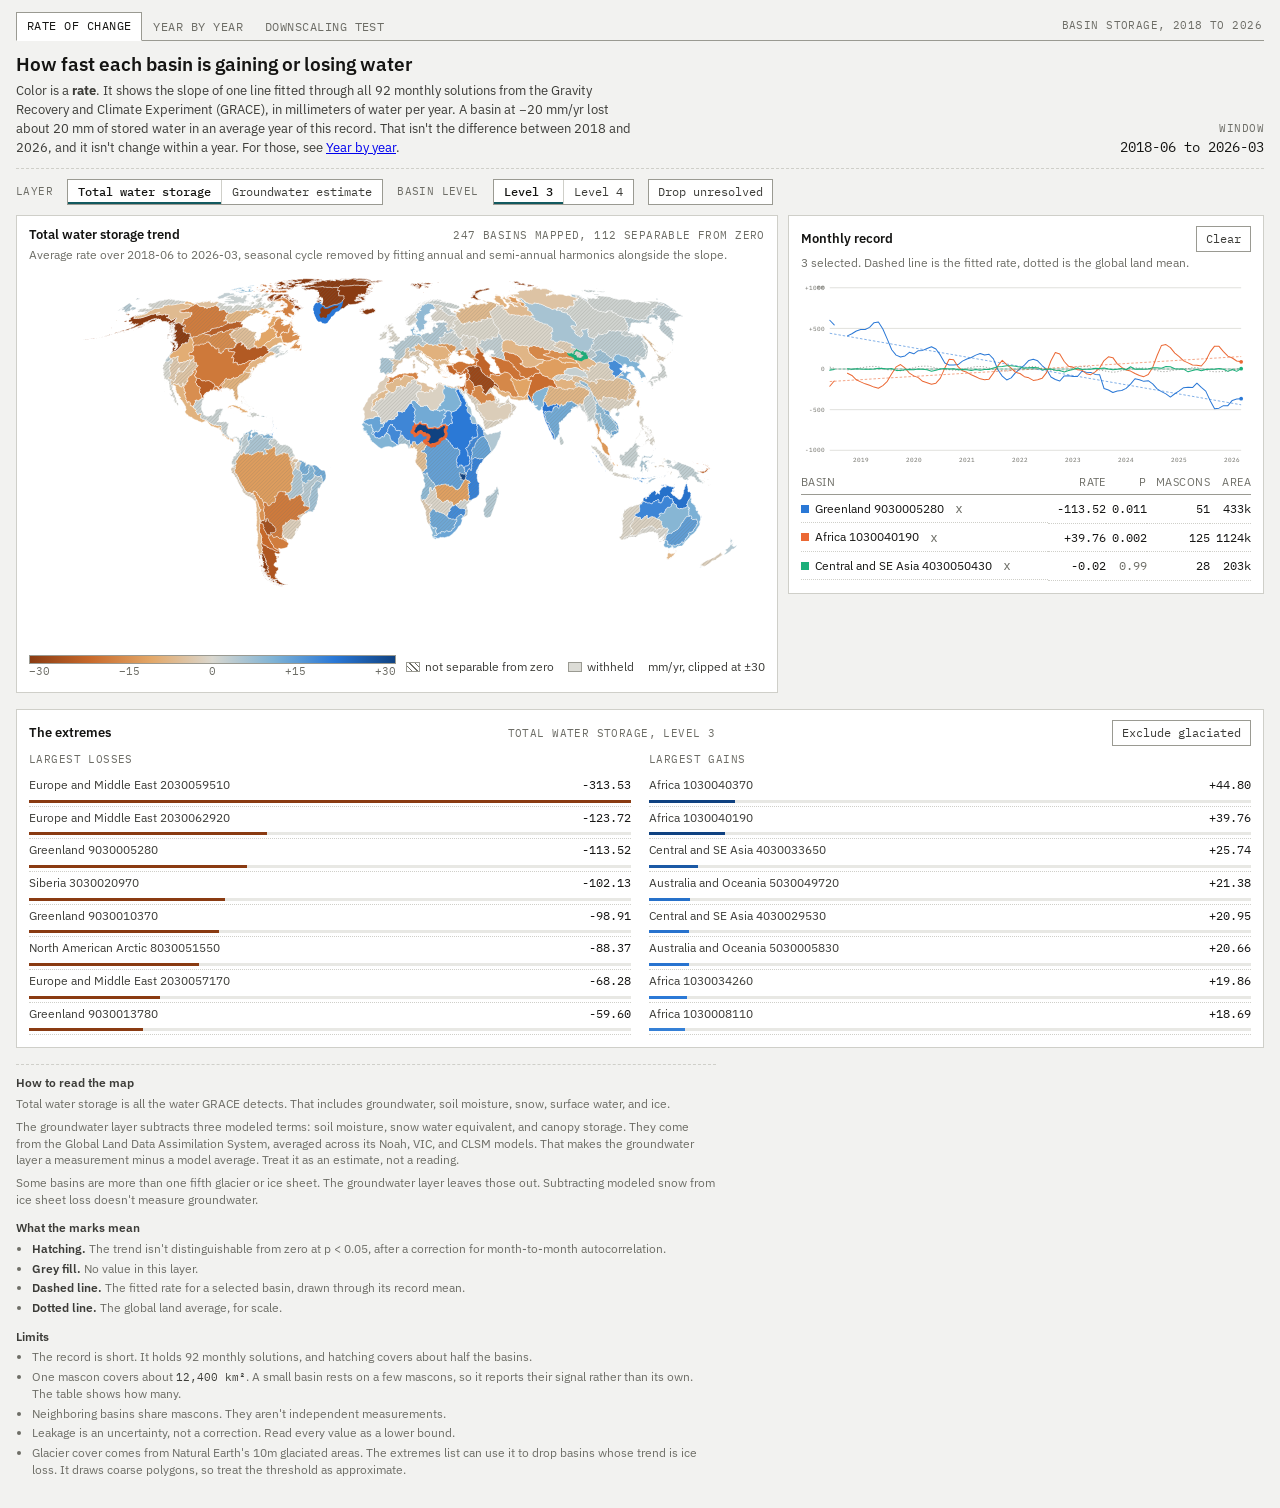
==== site/index.html @ bbe9eab1 "Add the level 6 downscaling test, and a page for it Asks whether two published downscaled GRACE prod" ====
<!doctype html>
<html lang="en">
<head>
<meta charset="utf-8">
<meta name="viewport" content="width=device-width, initial-scale=1">
<meta name="color-scheme" content="light dark">
<title>GRACE Basin Explorer</title>
<link rel="preconnect" href="https://fonts.googleapis.com">
<link rel="preconnect" href="https://fonts.gstatic.com" crossorigin>
<link rel="stylesheet" href="https://fonts.googleapis.com/css2?family=IBM+Plex+Mono:wght@400;500&family=IBM+Plex+Sans+Condensed:wght@600;700&family=IBM+Plex+Sans:wght@400;500;600&display=swap">
<link rel="stylesheet" href="style.css">
</head>
<body>

<nav>
  <a href="index.html" aria-current="page">Rate of change</a>
  <a href="years.html">Year by year</a>
  <a href="red.html">Downscaling test</a>
  <span class="site">Basin storage, 2018 to 2026</span>
</nav>

<header>
  <div>
    <h1>How fast each basin is gaining or losing water</h1>
    <p>Color is a <b>rate</b>. It shows the slope of one line fitted through all 92 monthly
       solutions from the Gravity Recovery and Climate Experiment (GRACE), in millimeters of water
       per year. A basin at &minus;20 mm/yr lost about 20 mm of stored water in an average year of
       this record. That isn't the difference between 2018 and 2026, and it isn't change within a
       year. For those, see <a href="years.html">Year by year</a>.</p>
  </div>
  <div class="window">
    <div><span class="eyebrow">Window</span><b id="w-window">&nbsp;</b></div>
  </div>
</header>

<div class="toolbar">
  <span class="eyebrow">Layer</span>
  <div class="seg" id="seg-product">
    <button data-v="t" aria-pressed="true">Total water storage</button>
    <button data-v="g" aria-pressed="false">Groundwater estimate</button>
  </div>
  <span class="eyebrow">Basin level</span>
  <div class="seg" id="seg-level">
    <button data-v="03" aria-pressed="true">Level 3</button>
    <button data-v="04" aria-pressed="false">Level 4</button>
  </div>
  <button class="btn" id="drop" type="button" aria-pressed="false"
          title="Remove basins whose rate the test cannot separate from zero, and basins withheld from this layer">Drop unresolved</button>
  <span class="hint" id="hint"></span>
</div>

<div class="grid">
  <section class="panel map-panel">
    <div class="panel-head">
      <h2 id="map-title">Total water storage trend</h2>
      <span class="eyebrow" id="map-sub"></span>
    </div>
    <p class="panel-note">Average rate over 2018-06 to 2026-03, seasonal cycle removed by fitting
       annual and semi-annual harmonics alongside the slope.</p>
    <svg id="map" class="map" role="img" aria-label="World map of basin storage rates"></svg>
    <div class="bar">
      <div style="flex:1 1 260px;min-width:200px">
        <div class="ramp" id="ramp"></div>
        <div class="ticks"><span>&minus;30</span><span>&minus;15</span><span>0</span><span>+15</span><span>+30</span></div>
      </div>
      <div class="keys">
        <span class="key"><span class="sw" id="sw-hatch"></span>not separable from zero</span>
        <span class="key"><span class="sw" style="background:var(--nodata)"></span>withheld</span>
        <span class="key">mm/yr, clipped at &plusmn;30</span>
      </div>
    </div>
  </section>

  <section class="panel series-panel">
    <div class="panel-head">
      <h2>Monthly record</h2>
      <button class="btn" id="clear" type="button">Clear</button>
    </div>
    <p class="panel-note" id="chart-sub"></p>
    <svg id="chart" class="chart" role="img" aria-label="Monthly storage anomaly for the selected basins"></svg>
    <table>
      <thead><tr><th>Basin</th><th>Rate</th><th>p</th><th>Mascons</th><th>Area</th></tr></thead>
      <tbody id="rows"></tbody>
    </table>
  </section>
</div>

<section class="panel" style="margin-top:16px">
  <div class="panel-head">
    <h2>The extremes</h2>
    <span class="eyebrow" id="movers-sub"></span>
    <button class="btn" id="noice" type="button" aria-pressed="false"
            title="Hide basins more than 5 percent glacier, where the trend is ice loss rather than groundwater">Exclude glaciated</button>
  </div>
  <div class="movers">
    <div>
      <span class="eyebrow">Largest losses</span>
      <ul class="mv" id="mv-loss"></ul>
    </div>
    <div>
      <span class="eyebrow">Largest gains</span>
      <ul class="mv" id="mv-gain"></ul>
    </div>
  </div>
</section>

<div id="tip" role="status" aria-live="polite"></div>

<footer>
  <h3>How to read the map</h3>
  <p>Total water storage is all the water GRACE detects. That includes groundwater, soil
  moisture, snow, surface water, and ice.</p>
  <p>The groundwater layer subtracts three modeled terms: soil moisture, snow water
  equivalent, and canopy storage. They come from the Global Land Data Assimilation System,
  averaged across its Noah, VIC, and CLSM models. That makes the groundwater layer a
  measurement minus a model average. Treat it as an estimate, not a reading.</p>
  <p>Some basins are more than one fifth glacier or ice sheet. The groundwater layer leaves
  those out. Subtracting modeled snow from ice sheet loss doesn't measure groundwater.</p>

  <h3>What the marks mean</h3>
  <ul>
    <li><b>Hatching.</b> The trend isn't distinguishable from zero at p &lt; 0.05, after a
      correction for month-to-month autocorrelation.</li>
    <li><b>Grey fill.</b> No value in this layer.</li>
    <li><b>Dashed line.</b> The fitted rate for a selected basin, drawn through its record
      mean.</li>
    <li><b>Dotted line.</b> The global land average, for scale.</li>
  </ul>

  <h3>Limits</h3>
  <ul>
    <li>The record is short. It holds 92 monthly solutions, and hatching covers about half
      the basins.</li>
    <li>One mascon covers about <code>12,400&nbsp;km&sup2;</code>. A small basin rests on a
      few mascons, so it reports their signal rather than its own. The table shows how many.</li>
    <li>Neighboring basins share mascons. They aren't independent measurements.</li>
    <li>Leakage is an uncertainty, not a correction. Read every value as a lower bound.</li>
    <li>Glacier cover comes from Natural Earth's 10m glaciated areas. The extremes list can
      use it to drop basins whose trend is ice loss. It draws coarse polygons, so treat the
      threshold as approximate.</li>
  </ul>
</footer>

<script src="data.js"></script>
<script src="explorer.js"></script>
</body>
</html>
---- site/style.css ----
/* Deliberately plain. This should read as an internal research tool rather than
   a product page: square corners, hairline rules, no shadows, no filled
   controls, and labels set in the same monospace the numbers use. */
:root{
  --ground:#f2f2f0; --surface:#ffffff; --sunk:#e8e8e4;
  --line:#cfcfc9; --line-strong:#9a9a92;
  --ink:#151513; --ink-2:#3c3c38; --muted:#6d6d66;
  --accent:#12595f; --accent-soft:#e4eeee;
  --hatch:#6d6d66;
  --s1:#2a78d6; --s2:#eb6834; --s3:#1baf7a; --s4:#eda100; --s5:#e87ba4; --s6:#008300;
  --nodata:#dcdcd6;
}
@media (prefers-color-scheme:dark){:root:not([data-theme="light"]){
  --ground:#111110; --surface:#191918; --sunk:#0b0b0a;
  --line:#33332f; --line-strong:#55554e;
  --ink:#eaeae6; --ink-2:#bcbcb6; --muted:#8d8d86;
  --accent:#4fb3ba; --accent-soft:#14302f;
  --hatch:#a0a099;
  --s1:#3987e5; --s2:#d95926; --s3:#199e70; --s4:#c98500; --s5:#d55181; --s6:#4bb14b;
  --nodata:#242422;
}}
:root[data-theme="dark"]{
  --ground:#111110; --surface:#191918; --sunk:#0b0b0a;
  --line:#33332f; --line-strong:#55554e;
  --ink:#eaeae6; --ink-2:#bcbcb6; --muted:#8d8d86;
  --accent:#4fb3ba; --accent-soft:#14302f;
  --hatch:#a0a099;
  --s1:#3987e5; --s2:#d95926; --s3:#199e70; --s4:#c98500; --s5:#d55181; --s6:#4bb14b;
  --nodata:#242422;
}
*{box-sizing:border-box}
body{background:var(--ground);color:var(--ink);
  font-family:"IBM Plex Sans","Segoe UI",system-ui,sans-serif;font-size:13.5px;line-height:1.45;
  padding:12px 16px 24px;max-width:1500px;margin:0}
h1,h2,h3{font-family:"IBM Plex Sans","Segoe UI",system-ui,sans-serif;margin:0;font-weight:600}
h1{font-size:19px;letter-spacing:0}
h2{font-size:13px;font-weight:600;letter-spacing:0}
.mono{font-family:"IBM Plex Mono",ui-monospace,monospace;font-variant-numeric:tabular-nums}
.eyebrow{font-family:"IBM Plex Mono",monospace;font-size:10.5px;letter-spacing:.04em;
  text-transform:uppercase;color:var(--muted)}

nav{display:flex;gap:0;align-items:center;margin-bottom:10px;
  border-bottom:1px solid var(--line-strong)}
nav a{font-family:"IBM Plex Mono",monospace;font-size:11.5px;color:var(--muted);
  text-decoration:none;padding:5px 10px;border:1px solid transparent;border-bottom:0;
  margin-bottom:-1px;text-transform:uppercase;letter-spacing:.04em}
nav a:hover{color:var(--ink)}
nav a[aria-current="page"]{color:var(--ink);background:var(--surface);
  border-color:var(--line-strong);border-bottom:1px solid var(--surface)}
nav .site{margin-left:auto;color:var(--muted);font-family:"IBM Plex Mono",monospace;
  font-size:10.5px;text-transform:uppercase;letter-spacing:.04em;padding-right:2px}

header{display:flex;flex-wrap:wrap;gap:8px 24px;align-items:flex-end;
  justify-content:space-between;padding-bottom:10px;border-bottom:1px dashed var(--line)}
header p{margin:4px 0 0;color:var(--ink-2);max-width:78ch;font-size:13px}
.window{display:flex;gap:20px}
.window div{text-align:right}
.window b{display:block;font-family:"IBM Plex Mono",monospace;font-size:14px;font-weight:400;
  color:var(--ink)}

.toolbar{display:flex;flex-wrap:wrap;gap:6px 14px;align-items:center;margin:10px 0}
.seg{display:inline-flex;border:1px solid var(--line-strong);background:var(--surface)}
.seg button{appearance:none;border:0;background:transparent;color:var(--ink-2);cursor:pointer;
  font:400 12px/1 "IBM Plex Mono",monospace;padding:6px 10px}
.seg button+button{border-left:1px solid var(--line)}
.seg button[aria-pressed="true"]{color:var(--ink);font-weight:500;
  box-shadow:inset 0 -2px 0 0 var(--accent)}
.seg button:focus-visible{outline:1px solid var(--accent);outline-offset:-1px}
.hint{color:var(--muted);font-size:12px}
.btn{appearance:none;border:1px solid var(--line-strong);background:var(--surface);
  color:var(--ink-2);cursor:pointer;font:400 12px/1 "IBM Plex Mono",monospace;padding:6px 9px}
.btn:hover:not(:disabled){color:var(--ink)}
.btn:disabled{opacity:.4;cursor:default}
.btn[aria-pressed="true"]{color:var(--ink);font-weight:500;box-shadow:inset 0 -2px 0 0 var(--accent)}
.btn:focus-visible{outline:1px solid var(--accent);outline-offset:1px}

.grid{display:grid;grid-template-columns:minmax(0,1.6fr) minmax(0,1fr);gap:10px;align-items:start}
@media (max-width:1180px){.grid{grid-template-columns:minmax(0,1fr)}
  .series-panel{order:-1}}
.panel{background:var(--surface);border:1px solid var(--line);padding:10px 12px 12px}
.panel-head{display:flex;justify-content:space-between;align-items:baseline;gap:12px;
  margin-bottom:3px}
.panel-note{color:var(--muted);font-size:11.5px;margin:0 0 8px}

.map{width:100%;height:auto;display:block;cursor:crosshair}
.map path.basin{stroke:var(--surface);stroke-width:6;stroke-linejoin:round}
.map path.basin:hover{stroke:var(--ink);stroke-width:22}
.map path.basin.sel{stroke-width:40}
.map path.dropped{display:none}

.bar{display:flex;align-items:center;gap:10px;margin-top:10px;flex-wrap:wrap}
.ramp{height:9px;border:1px solid var(--line-strong)}
.ticks{display:flex;justify-content:space-between;font-size:10.5px;color:var(--muted);
  font-family:"IBM Plex Mono",monospace}
.keys{display:flex;gap:14px;flex-wrap:wrap;font-size:11.5px;color:var(--ink-2);align-items:center}
.key{display:inline-flex;align-items:center;gap:5px}
.sw{width:14px;height:10px;border:1px solid var(--line-strong);display:inline-block}

.chart{width:100%;height:auto;display:block}
.chart text{fill:var(--muted);font-family:"IBM Plex Mono",monospace;font-size:10px}
.chart .zero{stroke:var(--line-strong);stroke-width:1}
.chart .gridline{stroke:var(--line);stroke-width:1}
.chart .ser{fill:none;stroke-width:1.6;stroke-linejoin:round;stroke-linecap:round}
.chart .trend{fill:none;stroke-width:1.1;stroke-dasharray:4 3;opacity:.85}
.chart .globe{fill:none;stroke:var(--muted);stroke-width:1.2;stroke-dasharray:2 3;opacity:.8}
.chart .cross{stroke:var(--ink-2);stroke-width:1;opacity:.5}
.chart .yr{fill:none;stroke-width:1.5;stroke-linejoin:round}
.chart .yrlab{font-size:9.5px}

table{border-collapse:collapse;width:100%;font-size:12px;margin-top:8px}
th{text-align:right;font-weight:400;color:var(--muted);font-size:10.5px;letter-spacing:.04em;
  text-transform:uppercase;padding:0 0 4px;border-bottom:1px solid var(--line-strong)}
th:first-child,td:first-child{text-align:left}
td{padding:5px 0;border-bottom:1px dotted var(--line);font-family:"IBM Plex Mono",monospace;
  text-align:right}
td.name{font-family:"IBM Plex Sans",sans-serif;display:flex;align-items:center;gap:6px}
td .dot{width:8px;height:8px;flex:none}
td .rm{margin-left:4px;border:0;background:transparent;color:var(--muted);cursor:pointer;
  font-size:13px;line-height:1;padding:0 2px}
td .rm:hover{color:var(--ink)}
.ns{color:var(--muted)}

.movers{display:grid;grid-template-columns:1fr 1fr;gap:10px 18px}
@media (max-width:620px){.movers{grid-template-columns:1fr}}
.mv{list-style:none;margin:6px 0 0;padding:0}
.mv li{display:grid;grid-template-columns:1fr auto;gap:6px;align-items:center;padding:3px 0;
  cursor:pointer;border-bottom:1px dotted var(--line)}
.mv li:hover{background:var(--accent-soft)}
.mv .lbl{font-size:11.5px;color:var(--ink-2);overflow:hidden;text-overflow:ellipsis;
  white-space:nowrap}
.mv .val{font-family:"IBM Plex Mono",monospace;font-size:11.5px}
.mv .track{grid-column:1/-1;height:3px;background:var(--sunk)}
.mv .fill{height:100%;display:block}

.years{display:flex;flex-wrap:wrap;gap:4px;align-items:center}
.yrbtn{appearance:none;border:1px solid var(--line-strong);background:var(--surface);
  color:var(--ink-2);cursor:pointer;font:400 11.5px/1 "IBM Plex Mono",monospace;padding:5px 7px}
.yrbtn[aria-pressed="true"]{color:var(--ink);font-weight:500;
  box-shadow:inset 0 -2px 0 0 var(--accent)}
.yrbtn.partial{border-style:dashed}
.yrbtn:focus-visible{outline:1px solid var(--accent);outline-offset:1px}
.playline{display:flex;align-items:center;gap:10px;flex-wrap:wrap;margin:0 0 10px}
.stage{font-family:"IBM Plex Mono",monospace;font-size:24px;font-weight:500;line-height:1;
  min-width:4.2ch;font-variant-numeric:tabular-nums}
.stage small{display:block;font-family:"IBM Plex Mono",monospace;font-size:10px;font-weight:400;
  letter-spacing:.04em;text-transform:uppercase;color:var(--muted);margin-top:4px}
.rail{flex:1 1 200px;height:3px;background:var(--sunk);position:relative;min-width:140px}
.rail .on{position:absolute;inset:0 auto 0 0;background:var(--accent)}
.legendrow{display:flex;gap:16px;flex-wrap:wrap;align-items:center;margin-top:4px}
.swatch-row{display:flex;gap:0;margin-top:6px}
.swatch-row i{flex:1;height:7px;display:block}

#tip{position:fixed;pointer-events:none;z-index:20;background:var(--surface);
  border:1px solid var(--line-strong);padding:6px 8px;font-size:11.5px;opacity:0;max-width:250px}
#tip b{font-size:12px;font-weight:600}
#tip .r{font-family:"IBM Plex Mono",monospace;color:var(--ink-2);display:block;margin-top:2px}
footer{margin-top:16px;padding-top:10px;border-top:1px dashed var(--line);color:var(--muted);
  font-size:11.5px;max-width:100ch}
footer code{font-family:"IBM Plex Mono",monospace;font-size:11px;color:var(--ink-2)}
footer p{margin:0 0 6px}
@media (prefers-reduced-motion:reduce){*{transition:none!important}}

footer h3{font-size:11.5px;font-weight:600;color:var(--ink-2);margin:12px 0 4px;
  text-transform:none;letter-spacing:0}
footer h3:first-child{margin-top:0}
footer ul{margin:0 0 6px;padding-left:16px}
footer li{margin:0 0 3px}
footer b{color:var(--ink-2);font-weight:600}

/* Downscaling test tab. The level 6 map is a canvas because 16,397 basins is
   more than the DOM wants as separate path elements. */
.canvas-wrap{width:100%;background:var(--surface);border:1px solid var(--line);
  line-height:0}
.canvas-wrap canvas{display:block;width:100%;height:auto;cursor:crosshair}
.minichart{width:100%;display:block;margin-top:4px}
.slider{margin:0 0 10px}
.slider label{display:flex;justify-content:space-between;align-items:baseline;gap:8px;
  font-size:12px;color:var(--ink-2)}
.slider label b{font-weight:500;font-size:12px;color:var(--ink)}
.slider input[type=range]{width:100%;margin:3px 0 1px;accent-color:var(--accent)}
.slider .snote{display:block;font-size:10.5px;color:var(--muted)}
#pick-table td:first-child{color:var(--ink-2)}
.grid .col{display:flex;flex-direction:column;gap:10px;min-width:0}
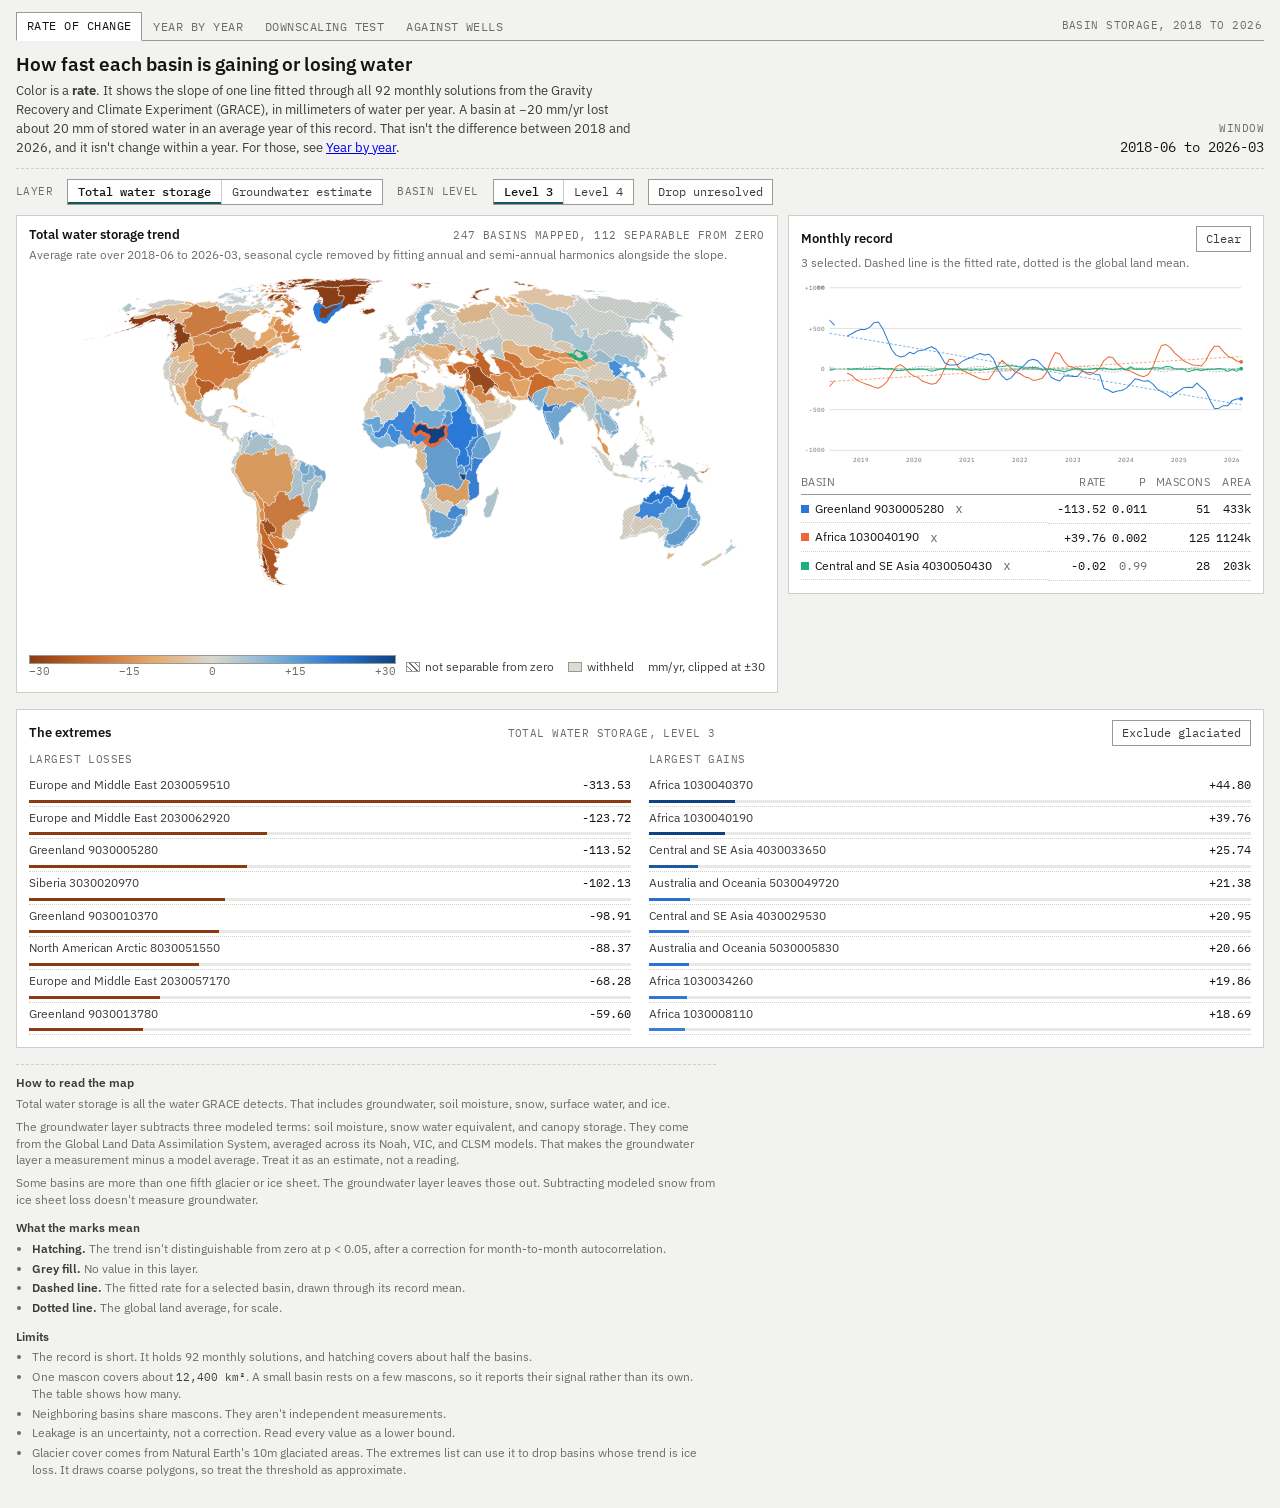
==== commit d19982dc: "Score the products against wells, the green half The downscaling test could only detect failure beca" ====
--- a/site/index.html
+++ b/site/index.html
@@ -16,6 +16,7 @@
   <a href="index.html" aria-current="page">Rate of change</a>
   <a href="years.html">Year by year</a>
   <a href="red.html">Downscaling test</a>
+  <a href="wells.html">Against wells</a>
   <span class="site">Basin storage, 2018 to 2026</span>
 </nav>
 
--- a/site/style.css
+++ b/site/style.css
@@ -181,3 +181,11 @@
 .slider .snote{display:block;font-size:10.5px;color:var(--muted)}
 #pick-table td:first-child{color:var(--ink-2)}
 .grid .col{display:flex;flex-direction:column;gap:10px;min-width:0}
+[hidden]{display:none!important}
+footer h4{font-size:11.5px;font-weight:600;color:var(--ink);margin:12px 0 3px}
+footer table.tests{margin:6px 0 10px;font-size:11.5px}
+footer table.tests th{font-size:10px}
+footer table.tests td{font-family:"IBM Plex Sans",sans-serif;text-align:left;
+  vertical-align:top;padding:5px 10px 5px 0}
+footer table.tests td:last-child{font-family:"IBM Plex Mono",monospace;text-align:right;
+  white-space:nowrap;padding-right:0}
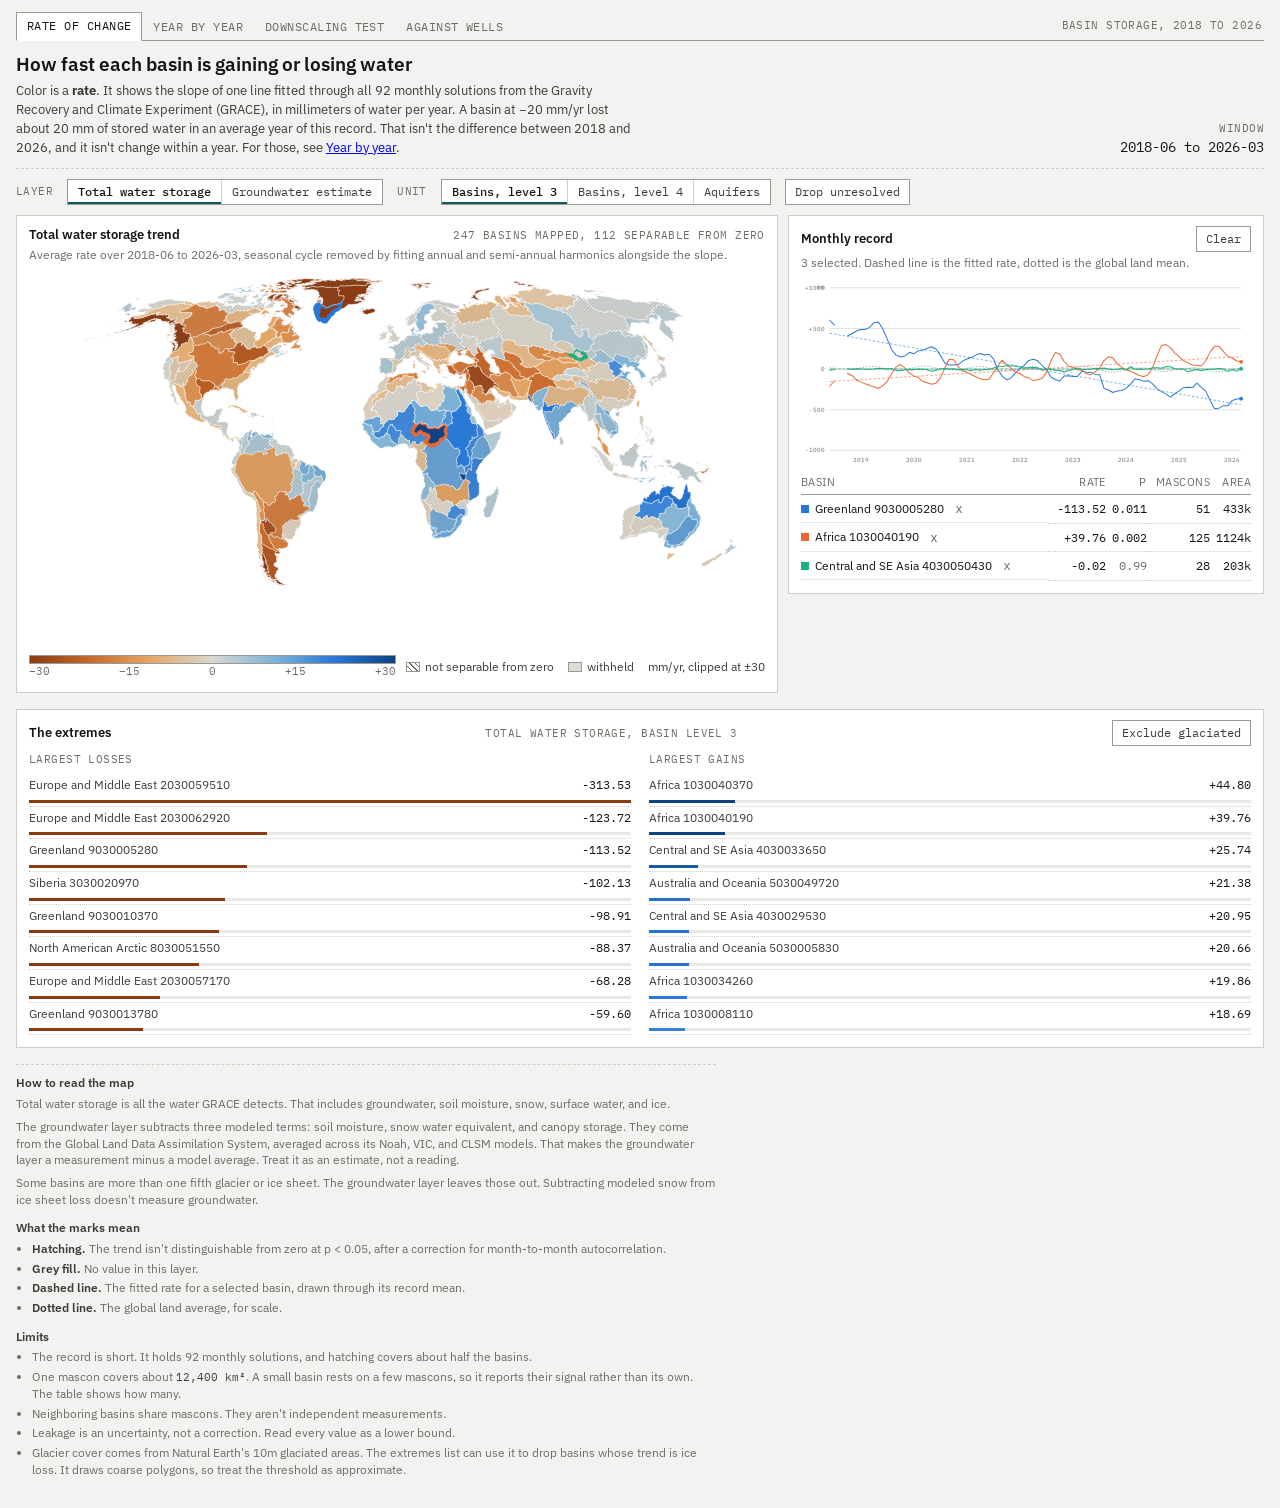
==== commit 3ebf4dbc: "Add WHYMAP aquifers as a second unit of analysis, on every page A HydroSHEDS basin is a surface wate" ====
--- a/site/index.html
+++ b/site/index.html
@@ -40,10 +40,11 @@
     <button data-v="t" aria-pressed="true">Total water storage</button>
     <button data-v="g" aria-pressed="false">Groundwater estimate</button>
   </div>
-  <span class="eyebrow">Basin level</span>
+  <span class="eyebrow">Unit</span>
   <div class="seg" id="seg-level">
-    <button data-v="03" aria-pressed="true">Level 3</button>
-    <button data-v="04" aria-pressed="false">Level 4</button>
+    <button data-v="03" aria-pressed="true">Basins, level 3</button>
+    <button data-v="04" aria-pressed="false">Basins, level 4</button>
+    <button data-v="aq" aria-pressed="false">Aquifers</button>
   </div>
   <button class="btn" id="drop" type="button" aria-pressed="false"
           title="Remove basins whose rate the test cannot separate from zero, and basins withheld from this layer">Drop unresolved</button>
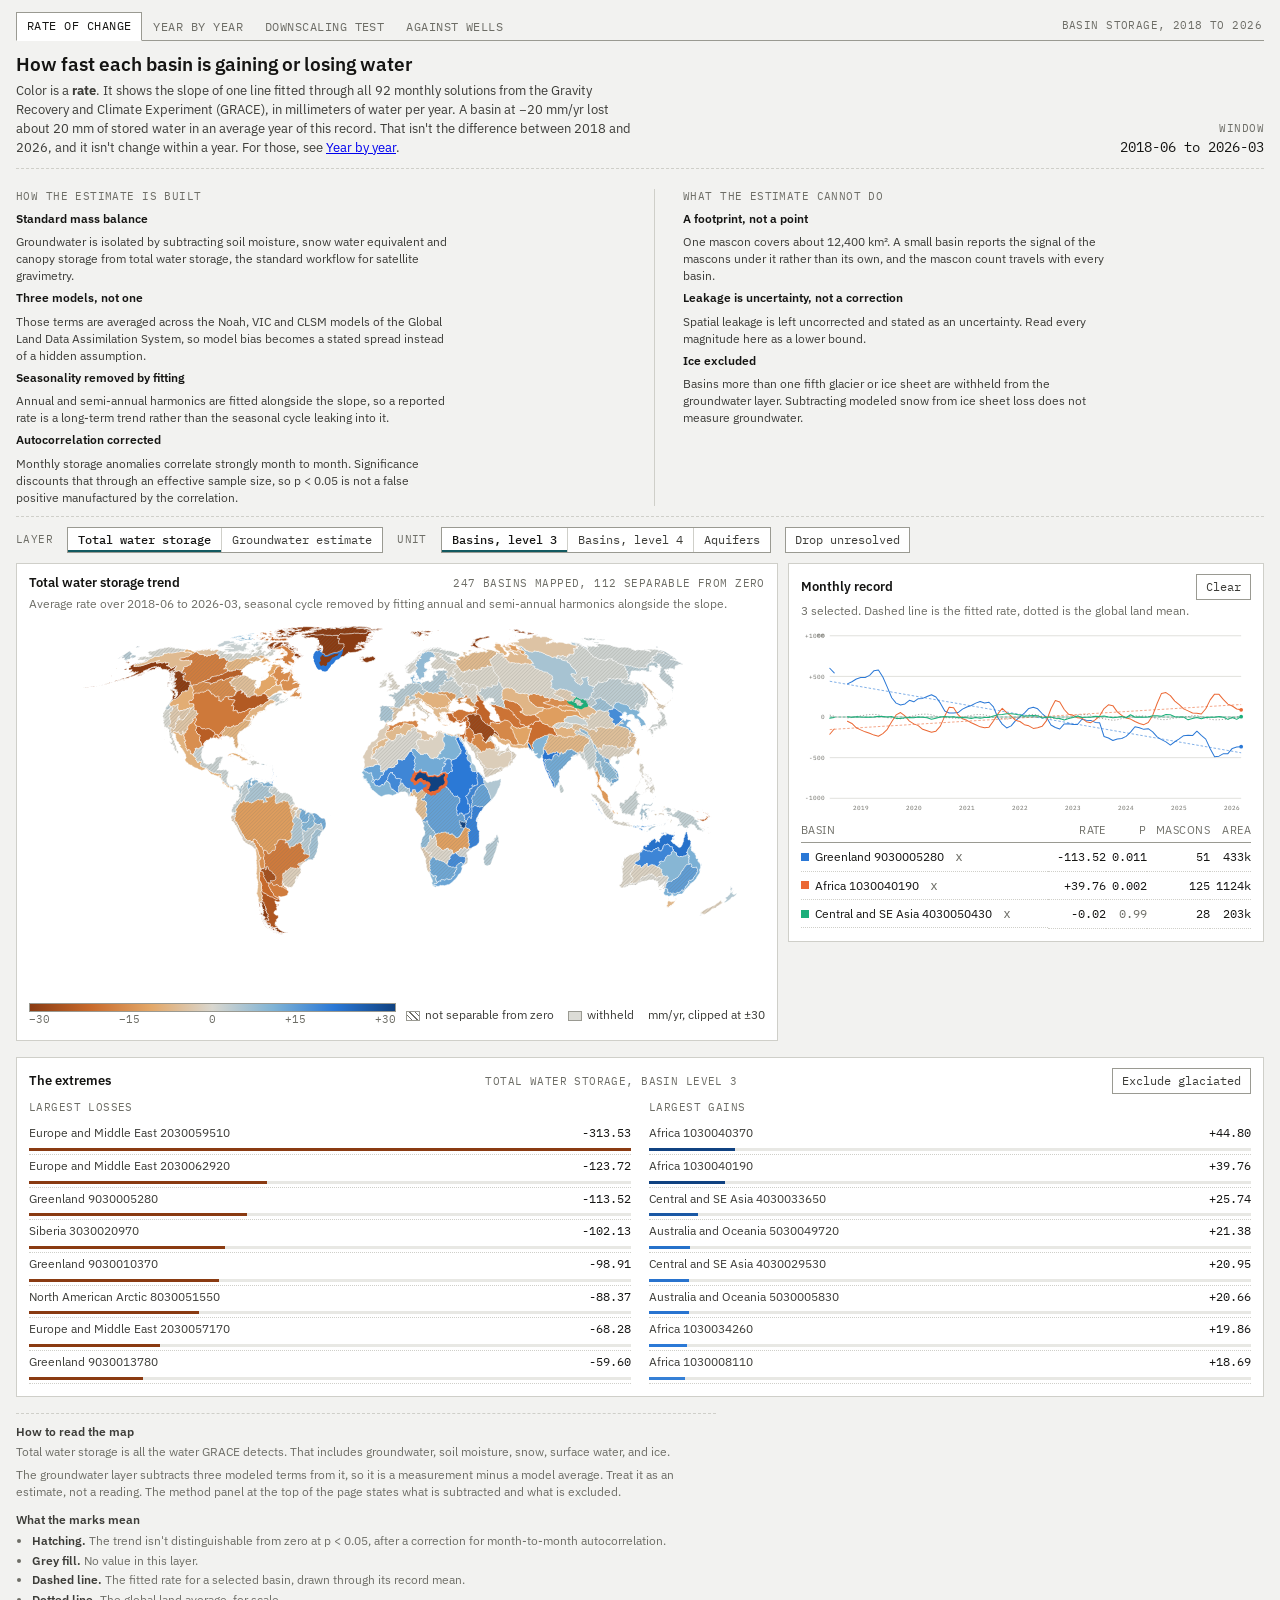
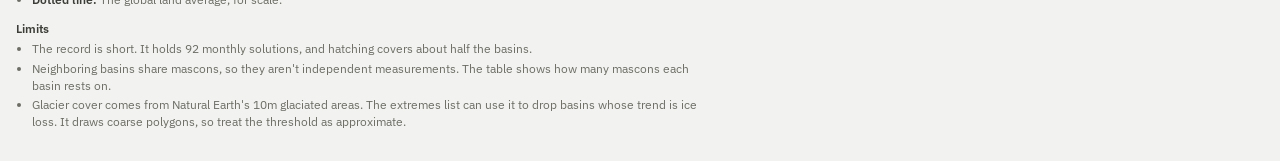
==== commit 1be69f84: "Put the method up front, and use plainer wording for the five tests The main page kept how the estim" ====
--- a/site/index.html
+++ b/site/index.html
@@ -33,6 +33,42 @@
     <div><span class="eyebrow">Window</span><b id="w-window">&nbsp;</b></div>
   </div>
 </header>
+
+<section class="method">
+  <div class="method-col">
+    <h2>How the estimate is built</h2>
+    <dl>
+      <dt>Standard mass balance</dt>
+      <dd>Groundwater is isolated by subtracting soil moisture, snow water equivalent and canopy
+        storage from total water storage, the standard workflow for satellite gravimetry.</dd>
+      <dt>Three models, not one</dt>
+      <dd>Those terms are averaged across the Noah, VIC and CLSM models of the Global Land Data
+        Assimilation System, so model bias becomes a stated spread instead of a hidden
+        assumption.</dd>
+      <dt>Seasonality removed by fitting</dt>
+      <dd>Annual and semi-annual harmonics are fitted alongside the slope, so a reported rate is a
+        long-term trend rather than the seasonal cycle leaking into it.</dd>
+      <dt>Autocorrelation corrected</dt>
+      <dd>Monthly storage anomalies correlate strongly month to month. Significance discounts that
+        through an effective sample size, so p &lt; 0.05 is not a false positive manufactured by
+        the correlation.</dd>
+    </dl>
+  </div>
+  <div class="method-col">
+    <h2>What the estimate cannot do</h2>
+    <dl>
+      <dt>A footprint, not a point</dt>
+      <dd>One mascon covers about 12,400 km&sup2;. A small basin reports the signal of the mascons
+        under it rather than its own, and the mascon count travels with every basin.</dd>
+      <dt>Leakage is uncertainty, not a correction</dt>
+      <dd>Spatial leakage is left uncorrected and stated as an uncertainty. Read every magnitude
+        here as a lower bound.</dd>
+      <dt>Ice excluded</dt>
+      <dd>Basins more than one fifth glacier or ice sheet are withheld from the groundwater layer.
+        Subtracting modeled snow from ice sheet loss does not measure groundwater.</dd>
+    </dl>
+  </div>
+</section>
 
 <div class="toolbar">
   <span class="eyebrow">Layer</span>
@@ -112,12 +148,9 @@
   <h3>How to read the map</h3>
   <p>Total water storage is all the water GRACE detects. That includes groundwater, soil
   moisture, snow, surface water, and ice.</p>
-  <p>The groundwater layer subtracts three modeled terms: soil moisture, snow water
-  equivalent, and canopy storage. They come from the Global Land Data Assimilation System,
-  averaged across its Noah, VIC, and CLSM models. That makes the groundwater layer a
-  measurement minus a model average. Treat it as an estimate, not a reading.</p>
-  <p>Some basins are more than one fifth glacier or ice sheet. The groundwater layer leaves
-  those out. Subtracting modeled snow from ice sheet loss doesn't measure groundwater.</p>
+  <p>The groundwater layer subtracts three modeled terms from it, so it is a measurement
+  minus a model average. Treat it as an estimate, not a reading. The method panel at the top
+  of the page states what is subtracted and what is excluded.</p>
 
   <h3>What the marks mean</h3>
   <ul>
@@ -133,10 +166,8 @@
   <ul>
     <li>The record is short. It holds 92 monthly solutions, and hatching covers about half
       the basins.</li>
-    <li>One mascon covers about <code>12,400&nbsp;km&sup2;</code>. A small basin rests on a
-      few mascons, so it reports their signal rather than its own. The table shows how many.</li>
-    <li>Neighboring basins share mascons. They aren't independent measurements.</li>
-    <li>Leakage is an uncertainty, not a correction. Read every value as a lower bound.</li>
+    <li>Neighboring basins share mascons, so they aren't independent measurements. The table
+      shows how many mascons each basin rests on.</li>
     <li>Glacier cover comes from Natural Earth's 10m glaciated areas. The extremes list can
       use it to drop basins whose trend is ice loss. It draws coarse polygons, so treat the
       threshold as approximate.</li>
--- a/site/style.css
+++ b/site/style.css
@@ -58,6 +58,21 @@
 .window b{display:block;font-family:"IBM Plex Mono",monospace;font-size:14px;font-weight:400;
   color:var(--ink)}
 
+/* The method panel sits above the controls rather than in the footer: what the
+   number is and what it cannot do are read before the map, not after it. */
+.method{display:grid;grid-template-columns:1fr 1fr;gap:0 28px;margin:10px 0 2px;
+  padding:10px 0;border-bottom:1px dashed var(--line)}
+.method-col+.method-col{padding-left:28px;border-left:1px solid var(--line)}
+.method h2{font-family:"IBM Plex Mono",monospace;font-size:10.5px;letter-spacing:.04em;
+  text-transform:uppercase;color:var(--muted);font-weight:400;margin:0 0 6px}
+.method dl{margin:0;display:grid;grid-template-columns:auto;gap:5px 0}
+.method dt{font-size:12px;font-weight:600;color:var(--ink)}
+.method dd{margin:1px 0 0;font-size:12px;line-height:1.42;color:var(--ink-2);max-width:62ch}
+@media (max-width:820px){
+  .method{grid-template-columns:1fr;gap:10px 0}
+  .method-col+.method-col{padding-left:0;border-left:0;padding-top:10px;
+    border-top:1px solid var(--line)}
+}
 .toolbar{display:flex;flex-wrap:wrap;gap:6px 14px;align-items:center;margin:10px 0}
 .seg{display:inline-flex;border:1px solid var(--line-strong);background:var(--surface)}
 .seg button{appearance:none;border:0;background:transparent;color:var(--ink-2);cursor:pointer;
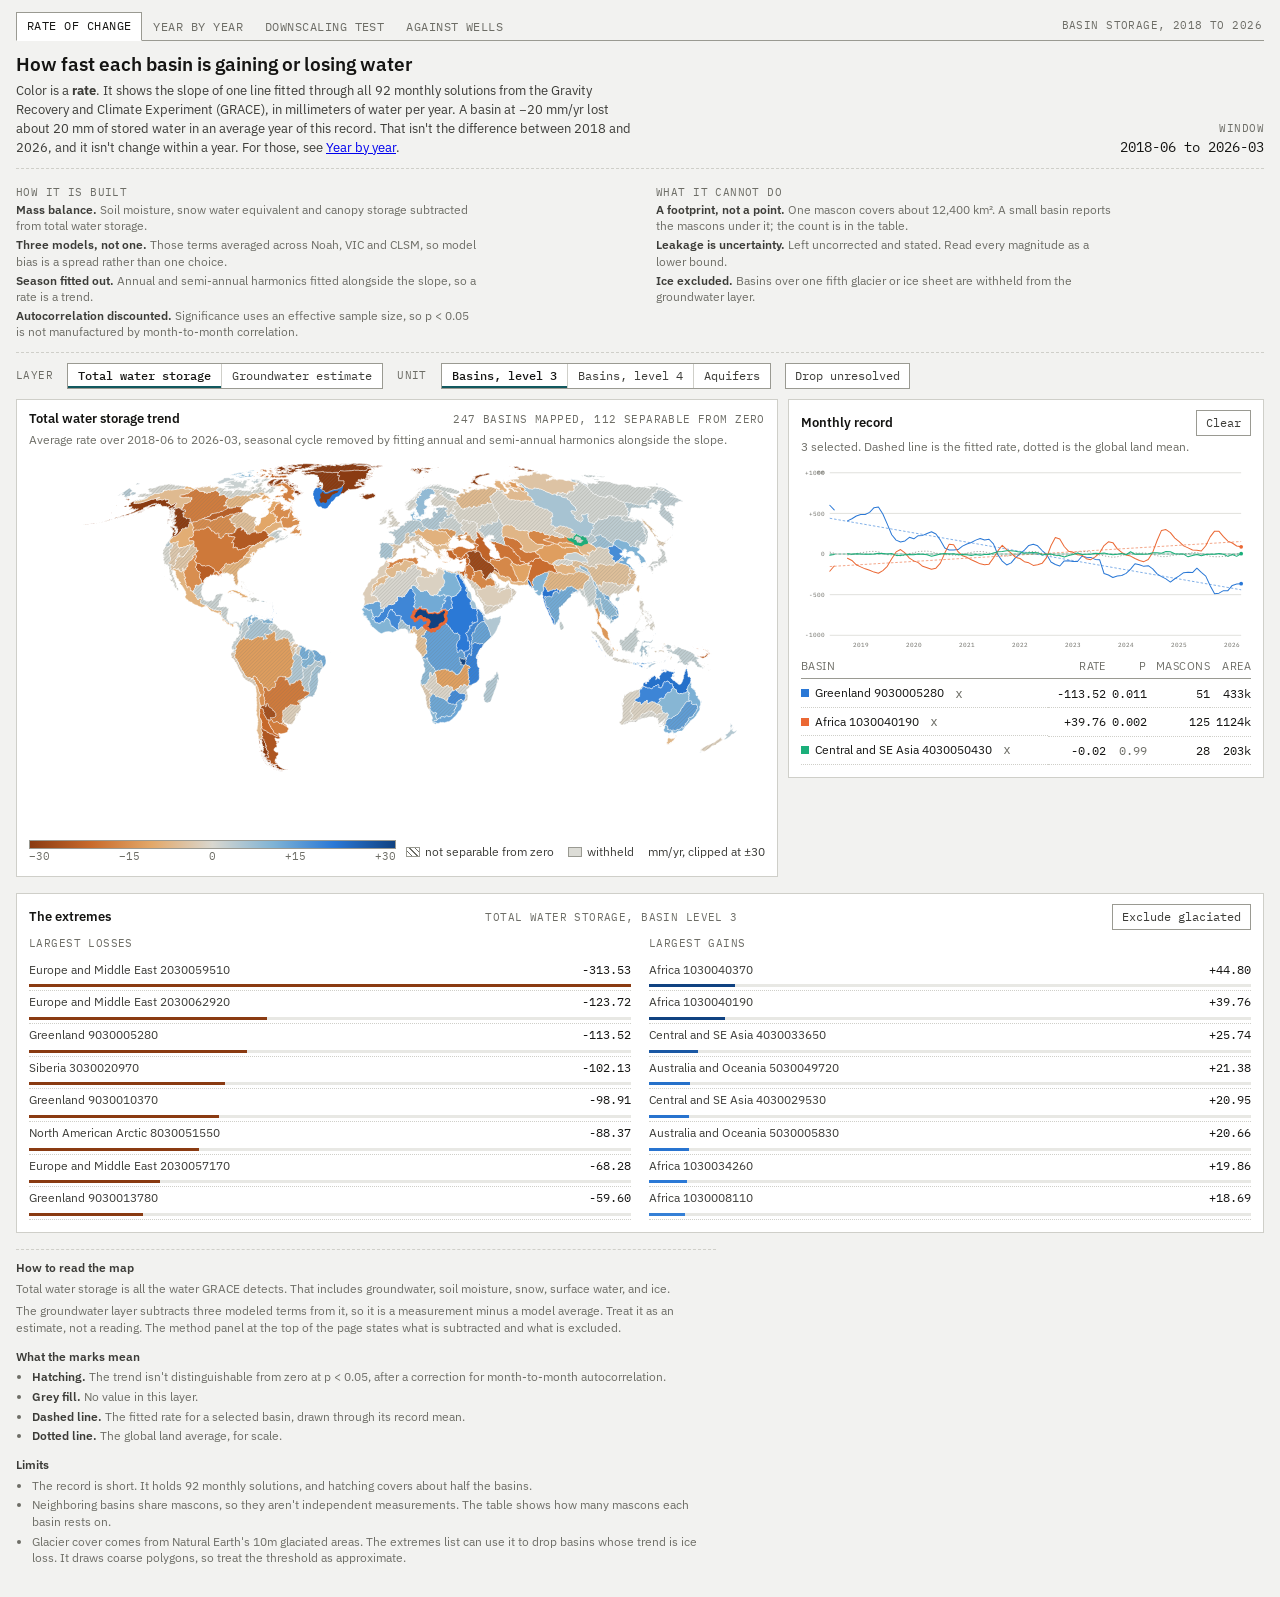
==== commit 225f981b: "Lighten the method panel and drop the jargon from the test prose The panel read as a wall: a definit" ====
--- a/site/index.html
+++ b/site/index.html
@@ -36,37 +36,24 @@
 
 <section class="method">
   <div class="method-col">
-    <h2>How the estimate is built</h2>
-    <dl>
-      <dt>Standard mass balance</dt>
-      <dd>Groundwater is isolated by subtracting soil moisture, snow water equivalent and canopy
-        storage from total water storage, the standard workflow for satellite gravimetry.</dd>
-      <dt>Three models, not one</dt>
-      <dd>Those terms are averaged across the Noah, VIC and CLSM models of the Global Land Data
-        Assimilation System, so model bias becomes a stated spread instead of a hidden
-        assumption.</dd>
-      <dt>Seasonality removed by fitting</dt>
-      <dd>Annual and semi-annual harmonics are fitted alongside the slope, so a reported rate is a
-        long-term trend rather than the seasonal cycle leaking into it.</dd>
-      <dt>Autocorrelation corrected</dt>
-      <dd>Monthly storage anomalies correlate strongly month to month. Significance discounts that
-        through an effective sample size, so p &lt; 0.05 is not a false positive manufactured by
-        the correlation.</dd>
-    </dl>
+    <span class="eyebrow">How it is built</span>
+    <p><b>Mass balance.</b> Soil moisture, snow water equivalent and canopy storage subtracted
+       from total water storage.</p>
+    <p><b>Three models, not one.</b> Those terms averaged across Noah, VIC and CLSM, so model
+       bias is a spread rather than one choice.</p>
+    <p><b>Season fitted out.</b> Annual and semi-annual harmonics fitted alongside the slope, so
+       a rate is a trend.</p>
+    <p><b>Autocorrelation discounted.</b> Significance uses an effective sample size, so
+       p &lt; 0.05 is not manufactured by month-to-month correlation.</p>
   </div>
   <div class="method-col">
-    <h2>What the estimate cannot do</h2>
-    <dl>
-      <dt>A footprint, not a point</dt>
-      <dd>One mascon covers about 12,400 km&sup2;. A small basin reports the signal of the mascons
-        under it rather than its own, and the mascon count travels with every basin.</dd>
-      <dt>Leakage is uncertainty, not a correction</dt>
-      <dd>Spatial leakage is left uncorrected and stated as an uncertainty. Read every magnitude
-        here as a lower bound.</dd>
-      <dt>Ice excluded</dt>
-      <dd>Basins more than one fifth glacier or ice sheet are withheld from the groundwater layer.
-        Subtracting modeled snow from ice sheet loss does not measure groundwater.</dd>
-    </dl>
+    <span class="eyebrow">What it cannot do</span>
+    <p><b>A footprint, not a point.</b> One mascon covers about 12,400 km&sup2;. A small basin
+       reports the mascons under it; the count is in the table.</p>
+    <p><b>Leakage is uncertainty.</b> Left uncorrected and stated. Read every magnitude as a
+       lower bound.</p>
+    <p><b>Ice excluded.</b> Basins over one fifth glacier or ice sheet are withheld from the
+       groundwater layer.</p>
   </div>
 </section>
 
--- a/site/style.css
+++ b/site/style.css
@@ -59,20 +59,15 @@
   color:var(--ink)}
 
 /* The method panel sits above the controls rather than in the footer: what the
-   number is and what it cannot do are read before the map, not after it. */
-.method{display:grid;grid-template-columns:1fr 1fr;gap:0 28px;margin:10px 0 2px;
-  padding:10px 0;border-bottom:1px dashed var(--line)}
-.method-col+.method-col{padding-left:28px;border-left:1px solid var(--line)}
-.method h2{font-family:"IBM Plex Mono",monospace;font-size:10.5px;letter-spacing:.04em;
-  text-transform:uppercase;color:var(--muted);font-weight:400;margin:0 0 6px}
-.method dl{margin:0;display:grid;grid-template-columns:auto;gap:5px 0}
-.method dt{font-size:12px;font-weight:600;color:var(--ink)}
-.method dd{margin:1px 0 0;font-size:12px;line-height:1.42;color:var(--ink-2);max-width:62ch}
-@media (max-width:820px){
-  .method{grid-template-columns:1fr;gap:10px 0}
-  .method-col+.method-col{padding-left:0;border-left:0;padding-top:10px;
-    border-top:1px solid var(--line)}
-}
+   number is and what it cannot do are read before the map, not after it. Kept
+   deliberately quiet, one size below body text, so it frames the map instead of
+   competing with it. */
+.method{display:grid;grid-template-columns:1fr 1fr;gap:0 32px;margin:8px 0 0;padding:8px 0 9px;
+  border-bottom:1px dashed var(--line);color:var(--muted);font-size:11.5px;line-height:1.4}
+.method .eyebrow{display:block;margin-bottom:3px}
+.method p{margin:0 0 3px;max-width:66ch}
+.method b{color:var(--ink-2);font-weight:600}
+@media (max-width:820px){.method{grid-template-columns:1fr;gap:8px 0}}
 .toolbar{display:flex;flex-wrap:wrap;gap:6px 14px;align-items:center;margin:10px 0}
 .seg{display:inline-flex;border:1px solid var(--line-strong);background:var(--surface)}
 .seg button{appearance:none;border:0;background:transparent;color:var(--ink-2);cursor:pointer;
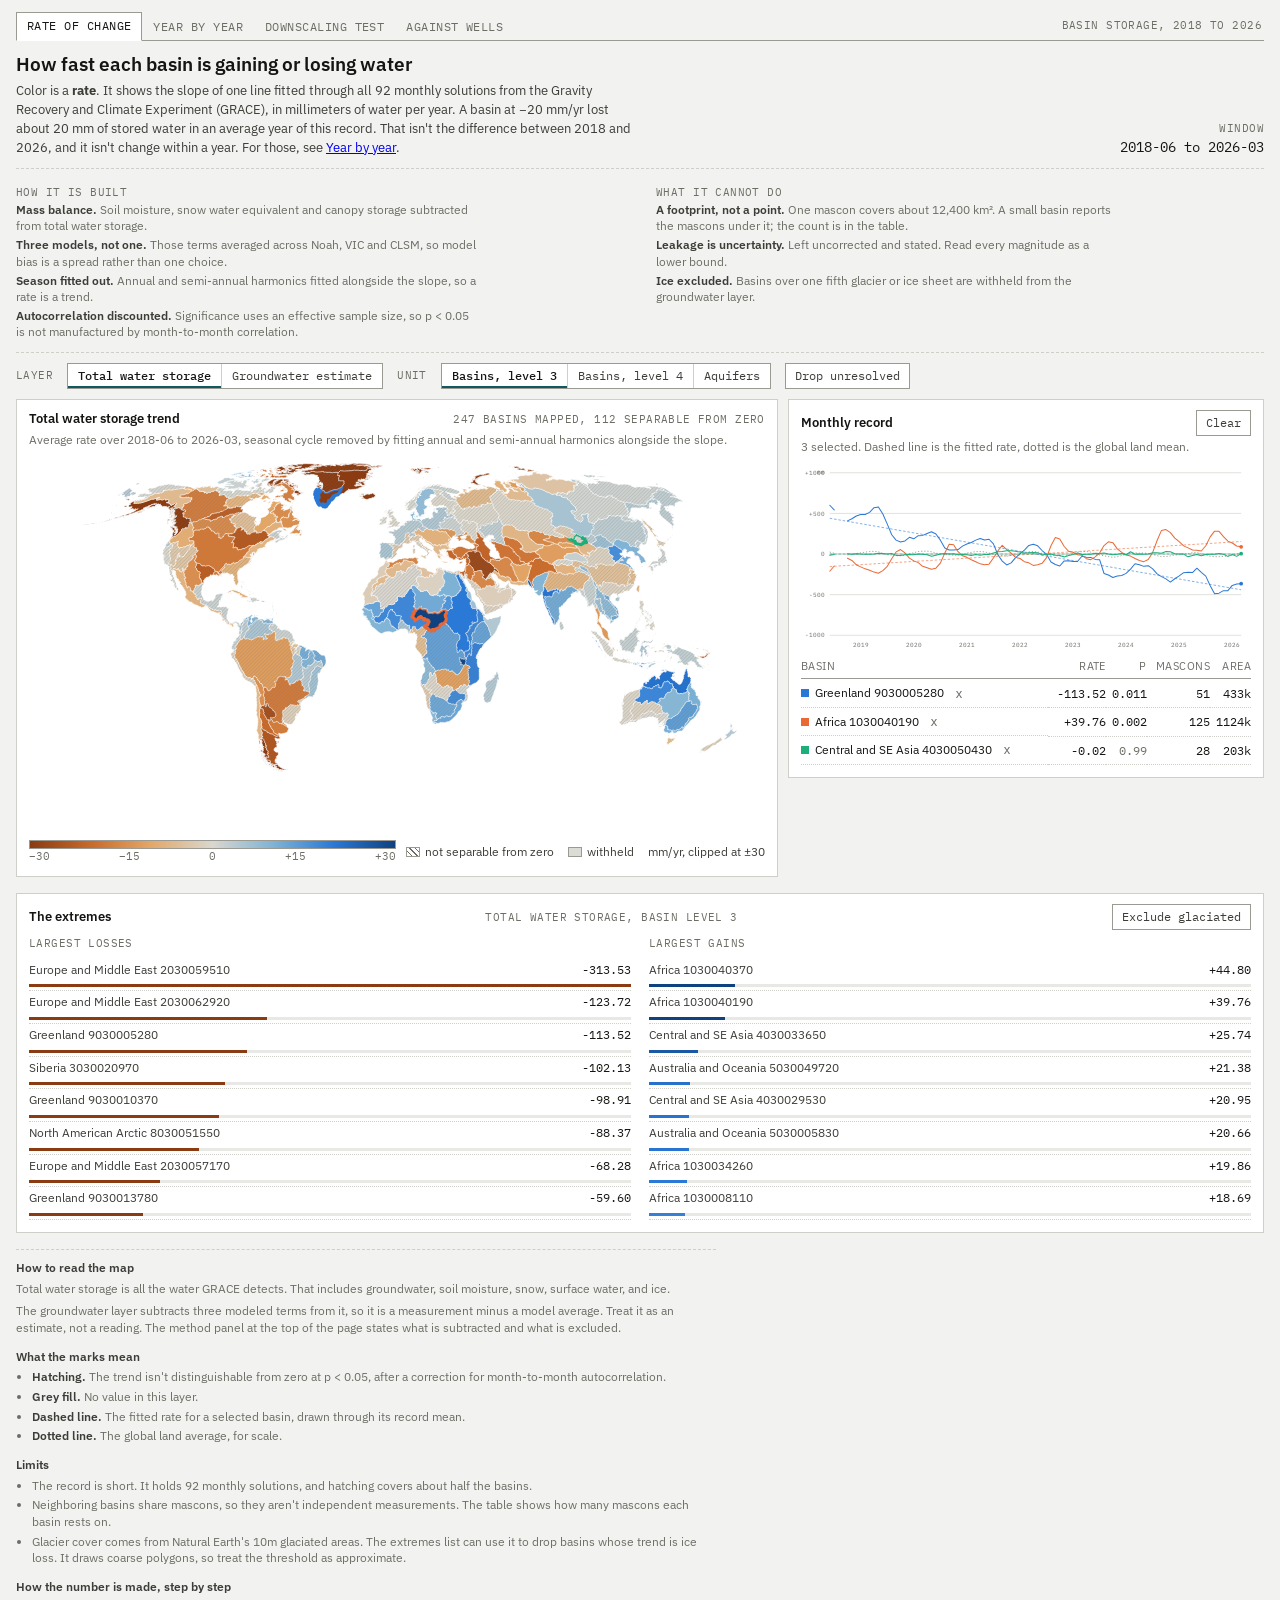
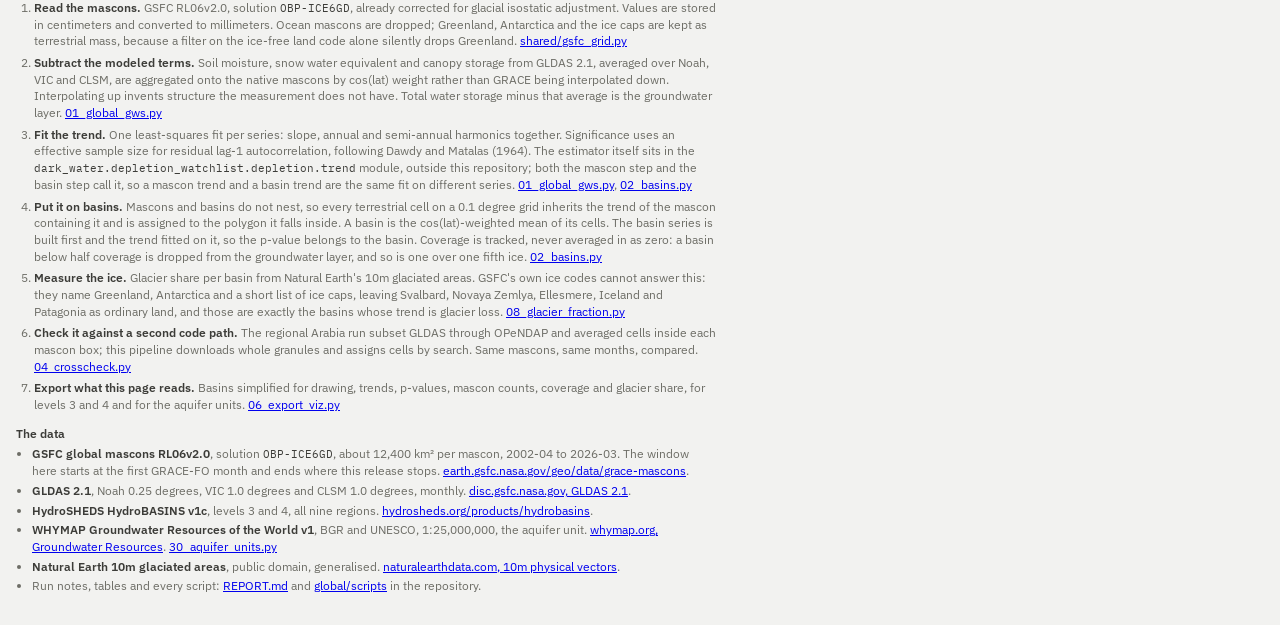
==== commit 9ffb3eb6: "Cite the pipeline on the rate of change page The downscaling page listed its inputs and linked its s" ====
--- a/site/index.html
+++ b/site/index.html
@@ -159,6 +159,73 @@
       use it to drop basins whose trend is ice loss. It draws coarse polygons, so treat the
       threshold as approximate.</li>
   </ul>
+
+  <h3>How the number is made, step by step</h3>
+  <ol class="steps">
+    <li><b>Read the mascons.</b> GSFC RL06v2.0, solution <code>OBP-ICE6GD</code>, already
+      corrected for glacial isostatic adjustment. Values are stored in centimeters and converted
+      to millimeters. Ocean mascons are dropped; Greenland, Antarctica and the ice caps are kept
+      as terrestrial mass, because a filter on the ice-free land code alone silently drops
+      Greenland.
+      <a href="https://github.com/tristangrupp/graceful-replenishment/blob/main/shared/gsfc_grid.py">shared/gsfc_grid.py</a></li>
+    <li><b>Subtract the modeled terms.</b> Soil moisture, snow water equivalent and canopy
+      storage from GLDAS 2.1, averaged over Noah, VIC and CLSM, are aggregated onto the native
+      mascons by cos(lat) weight rather than GRACE being interpolated down. Interpolating up
+      invents structure the measurement does not have. Total water storage minus that average is
+      the groundwater layer.
+      <a href="https://github.com/tristangrupp/graceful-replenishment/blob/main/global/scripts/01_global_gws.py">01_global_gws.py</a></li>
+    <li><b>Fit the trend.</b> One least-squares fit per series: slope, annual and semi-annual
+      harmonics together. Significance uses an effective sample size for residual lag-1
+      autocorrelation, following Dawdy and Matalas (1964). The estimator itself sits in the
+      <code>dark_water.depletion_watchlist.depletion.trend</code> module, outside this repository;
+      both the mascon step and the basin step call it, so a mascon trend and a basin trend are the
+      same fit on different series.
+      <a href="https://github.com/tristangrupp/graceful-replenishment/blob/main/global/scripts/01_global_gws.py">01_global_gws.py</a>,
+      <a href="https://github.com/tristangrupp/graceful-replenishment/blob/main/global/scripts/02_basins.py">02_basins.py</a></li>
+    <li><b>Put it on basins.</b> Mascons and basins do not nest, so every terrestrial cell on a
+      0.1 degree grid inherits the trend of the mascon containing it and is assigned to the
+      polygon it falls inside. A basin is the cos(lat)-weighted mean of its cells. The basin
+      series is built first and the trend fitted on it, so the p-value belongs to the basin.
+      Coverage is tracked, never averaged in as zero: a basin below half coverage is dropped from
+      the groundwater layer, and so is one over one fifth ice.
+      <a href="https://github.com/tristangrupp/graceful-replenishment/blob/main/global/scripts/02_basins.py">02_basins.py</a></li>
+    <li><b>Measure the ice.</b> Glacier share per basin from Natural Earth's 10m glaciated areas.
+      GSFC's own ice codes cannot answer this: they name Greenland, Antarctica and a short list of
+      ice caps, leaving Svalbard, Novaya Zemlya, Ellesmere, Iceland and Patagonia as ordinary
+      land, and those are exactly the basins whose trend is glacier loss.
+      <a href="https://github.com/tristangrupp/graceful-replenishment/blob/main/global/scripts/08_glacier_fraction.py">08_glacier_fraction.py</a></li>
+    <li><b>Check it against a second code path.</b> The regional Arabia run subset GLDAS through
+      OPeNDAP and averaged cells inside each mascon box; this pipeline downloads whole granules
+      and assigns cells by search. Same mascons, same months, compared.
+      <a href="https://github.com/tristangrupp/graceful-replenishment/blob/main/global/scripts/04_crosscheck.py">04_crosscheck.py</a></li>
+    <li><b>Export what this page reads.</b> Basins simplified for drawing, trends, p-values,
+      mascon counts, coverage and glacier share, for levels 3 and 4 and for the aquifer units.
+      <a href="https://github.com/tristangrupp/graceful-replenishment/blob/main/global/scripts/06_export_viz.py">06_export_viz.py</a></li>
+  </ol>
+
+  <h3>The data</h3>
+  <ul>
+    <li><b>GSFC global mascons RL06v2.0</b>, solution <code>OBP-ICE6GD</code>, about
+      12,400 km&sup2; per mascon, 2002-04 to 2026-03. The window here starts at the first
+      GRACE-FO month and ends where this release stops.
+      <a href="https://earth.gsfc.nasa.gov/geo/data/grace-mascons">earth.gsfc.nasa.gov/geo/data/grace-mascons</a>.</li>
+    <li><b>GLDAS 2.1</b>, Noah 0.25 degrees, VIC 1.0 degrees and CLSM 1.0 degrees, monthly.
+      <a href="https://disc.gsfc.nasa.gov/datasets/GLDAS_NOAH025_M_2.1/summary">disc.gsfc.nasa.gov,
+      GLDAS 2.1</a>.</li>
+    <li><b>HydroSHEDS HydroBASINS v1c</b>, levels 3 and 4, all nine regions.
+      <a href="https://www.hydrosheds.org/products/hydrobasins">hydrosheds.org/products/hydrobasins</a>.</li>
+    <li><b>WHYMAP Groundwater Resources of the World v1</b>, BGR and UNESCO, 1:25,000,000, the
+      aquifer unit.
+      <a href="https://www.whymap.org/whymap/EN/Maps_Data/Gwr/gwr_node_en.html">whymap.org,
+      Groundwater Resources</a>.
+      <a href="https://github.com/tristangrupp/graceful-replenishment/blob/main/global/scripts/30_aquifer_units.py">30_aquifer_units.py</a></li>
+    <li><b>Natural Earth 10m glaciated areas</b>, public domain, generalised.
+      <a href="https://www.naturalearthdata.com/downloads/10m-physical-vectors/">naturalearthdata.com,
+      10m physical vectors</a>.</li>
+    <li>Run notes, tables and every script:
+      <a href="https://github.com/tristangrupp/graceful-replenishment/blob/main/global/REPORT.md">REPORT.md</a> and
+      <a href="https://github.com/tristangrupp/graceful-replenishment/tree/main/global/scripts">global/scripts</a> in the repository.</li>
+  </ul>
 </footer>
 
 <script src="data.js"></script>
--- a/site/style.css
+++ b/site/style.css
@@ -174,6 +174,10 @@
   text-transform:none;letter-spacing:0}
 footer h3:first-child{margin-top:0}
 footer ul{margin:0 0 6px;padding-left:16px}
+/* The pipeline in order, so a step can be cited by its number and each one
+   ends at the script that does it. */
+footer ol.steps{margin:0 0 6px;padding-left:18px}
+footer ol.steps li{margin:0 0 5px;max-width:104ch}
 footer li{margin:0 0 3px}
 footer b{color:var(--ink-2);font-weight:600}
 
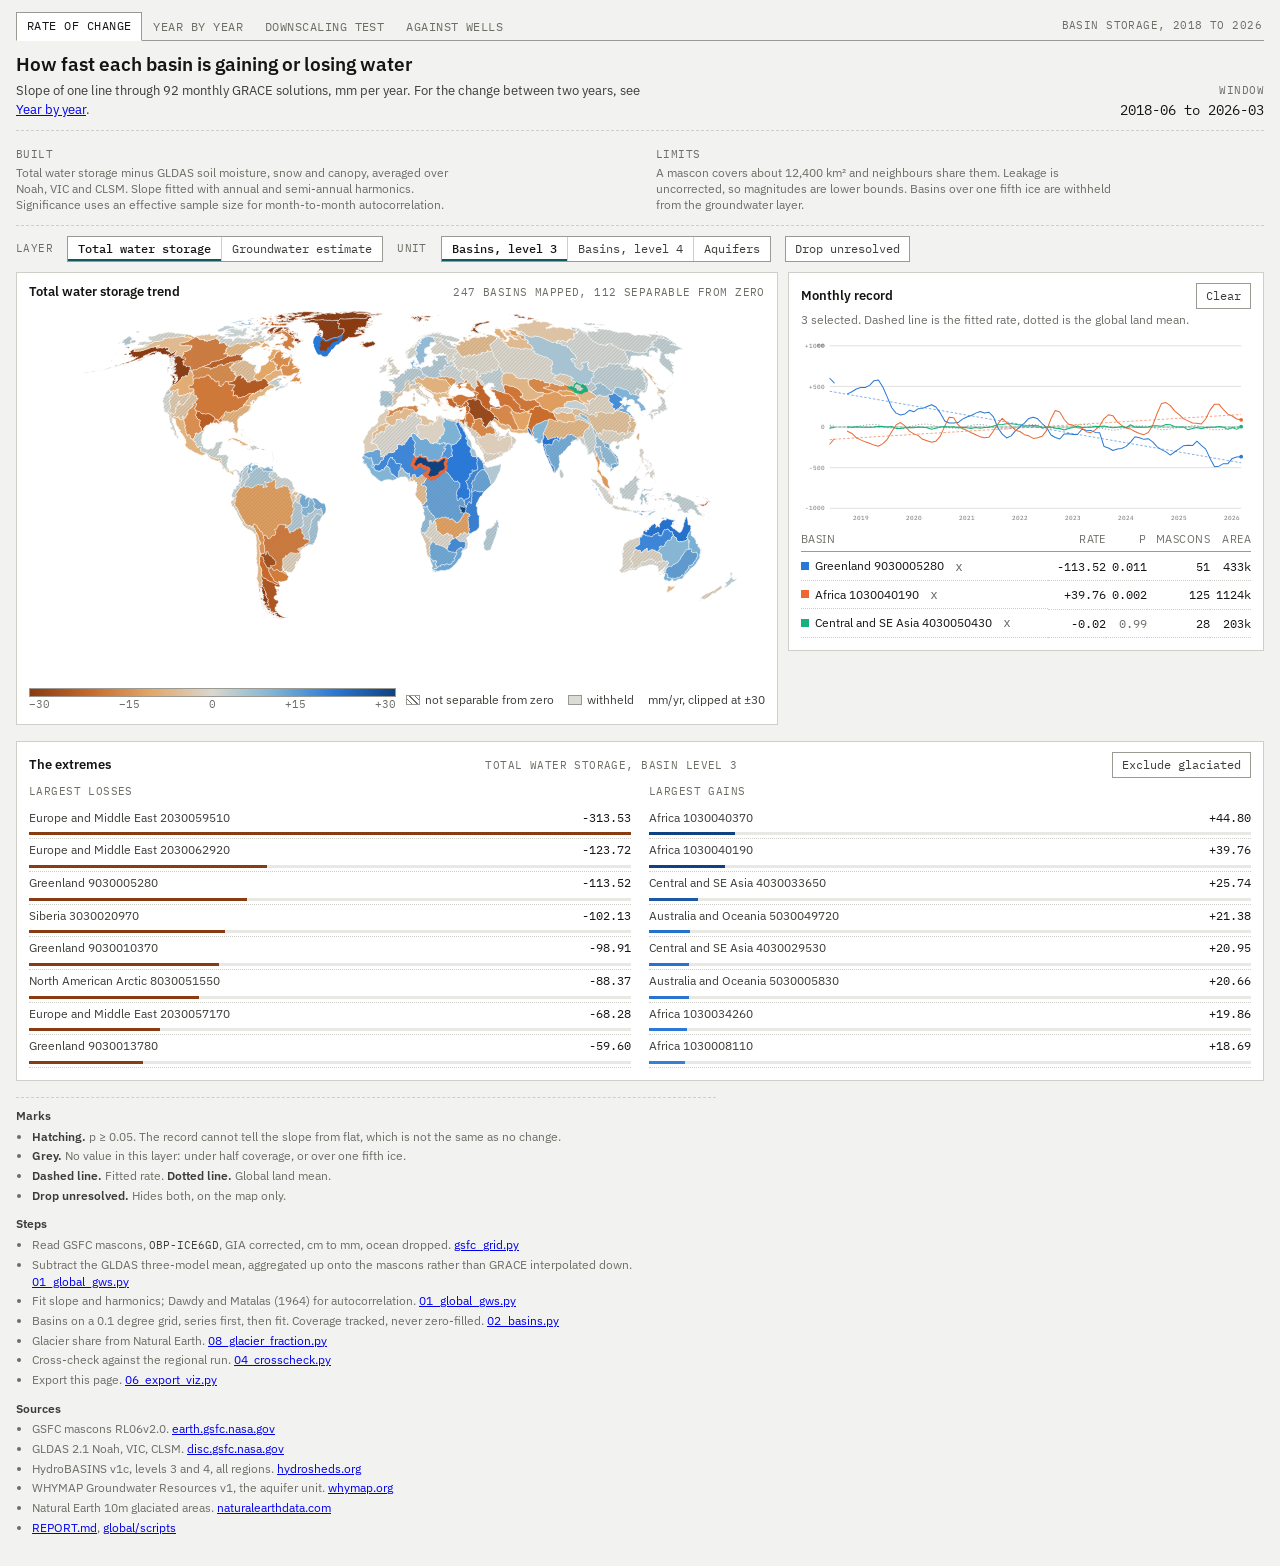
==== commit 9f87d469: "Strip the pages back to what the numbers need Every page had grown explanatory prose that repeated w" ====
--- a/site/index.html
+++ b/site/index.html
@@ -23,11 +23,8 @@
 <header>
   <div>
     <h1>How fast each basin is gaining or losing water</h1>
-    <p>Color is a <b>rate</b>. It shows the slope of one line fitted through all 92 monthly
-       solutions from the Gravity Recovery and Climate Experiment (GRACE), in millimeters of water
-       per year. A basin at &minus;20 mm/yr lost about 20 mm of stored water in an average year of
-       this record. That isn't the difference between 2018 and 2026, and it isn't change within a
-       year. For those, see <a href="years.html">Year by year</a>.</p>
+    <p>Slope of one line through 92 monthly GRACE solutions, mm per year. For the change between
+       two years, see <a href="years.html">Year by year</a>.</p>
   </div>
   <div class="window">
     <div><span class="eyebrow">Window</span><b id="w-window">&nbsp;</b></div>
@@ -36,24 +33,16 @@
 
 <section class="method">
   <div class="method-col">
-    <span class="eyebrow">How it is built</span>
-    <p><b>Mass balance.</b> Soil moisture, snow water equivalent and canopy storage subtracted
-       from total water storage.</p>
-    <p><b>Three models, not one.</b> Those terms averaged across Noah, VIC and CLSM, so model
-       bias is a spread rather than one choice.</p>
-    <p><b>Season fitted out.</b> Annual and semi-annual harmonics fitted alongside the slope, so
-       a rate is a trend.</p>
-    <p><b>Autocorrelation discounted.</b> Significance uses an effective sample size, so
-       p &lt; 0.05 is not manufactured by month-to-month correlation.</p>
+    <span class="eyebrow">Built</span>
+    <p>Total water storage minus GLDAS soil moisture, snow and canopy, averaged over Noah, VIC and
+       CLSM. Slope fitted with annual and semi-annual harmonics. Significance uses an effective
+       sample size for month-to-month autocorrelation.</p>
   </div>
   <div class="method-col">
-    <span class="eyebrow">What it cannot do</span>
-    <p><b>A footprint, not a point.</b> One mascon covers about 12,400 km&sup2;. A small basin
-       reports the mascons under it; the count is in the table.</p>
-    <p><b>Leakage is uncertainty.</b> Left uncorrected and stated. Read every magnitude as a
-       lower bound.</p>
-    <p><b>Ice excluded.</b> Basins over one fifth glacier or ice sheet are withheld from the
-       groundwater layer.</p>
+    <span class="eyebrow">Limits</span>
+    <p>A mascon covers about 12,400 km&sup2; and neighbours share them. Leakage is uncorrected, so
+       magnitudes are lower bounds. Basins over one fifth ice are withheld from the groundwater
+       layer.</p>
   </div>
 </section>
 
@@ -70,7 +59,7 @@
     <button data-v="aq" aria-pressed="false">Aquifers</button>
   </div>
   <button class="btn" id="drop" type="button" aria-pressed="false"
-          title="Remove basins whose rate the test cannot separate from zero, and basins withheld from this layer">Drop unresolved</button>
+          title="Hide basins whose trend is not significant at p &lt; 0.05, and basins with no value in this layer. Hidden does not mean no change.">Drop unresolved</button>
   <span class="hint" id="hint"></span>
 </div>
 
@@ -80,8 +69,6 @@
       <h2 id="map-title">Total water storage trend</h2>
       <span class="eyebrow" id="map-sub"></span>
     </div>
-    <p class="panel-note">Average rate over 2018-06 to 2026-03, seasonal cycle removed by fitting
-       annual and semi-annual harmonics alongside the slope.</p>
     <svg id="map" class="map" role="img" aria-label="World map of basin storage rates"></svg>
     <div class="bar">
       <div style="flex:1 1 260px;min-width:200px">
@@ -132,99 +119,44 @@
 <div id="tip" role="status" aria-live="polite"></div>
 
 <footer>
-  <h3>How to read the map</h3>
-  <p>Total water storage is all the water GRACE detects. That includes groundwater, soil
-  moisture, snow, surface water, and ice.</p>
-  <p>The groundwater layer subtracts three modeled terms from it, so it is a measurement
-  minus a model average. Treat it as an estimate, not a reading. The method panel at the top
-  of the page states what is subtracted and what is excluded.</p>
-
-  <h3>What the marks mean</h3>
+  <h3>Marks</h3>
   <ul>
-    <li><b>Hatching.</b> The trend isn't distinguishable from zero at p &lt; 0.05, after a
-      correction for month-to-month autocorrelation.</li>
-    <li><b>Grey fill.</b> No value in this layer.</li>
-    <li><b>Dashed line.</b> The fitted rate for a selected basin, drawn through its record
-      mean.</li>
-    <li><b>Dotted line.</b> The global land average, for scale.</li>
+    <li><b>Hatching.</b> p &ge; 0.05. The record cannot tell the slope from flat, which is not the
+      same as no change.</li>
+    <li><b>Grey.</b> No value in this layer: under half coverage, or over one fifth ice.</li>
+    <li><b>Dashed line.</b> Fitted rate. <b>Dotted line.</b> Global land mean.</li>
+    <li><b>Drop unresolved.</b> Hides both, on the map only.</li>
   </ul>
 
-  <h3>Limits</h3>
+  <h3>Steps</h3>
   <ul>
-    <li>The record is short. It holds 92 monthly solutions, and hatching covers about half
-      the basins.</li>
-    <li>Neighboring basins share mascons, so they aren't independent measurements. The table
-      shows how many mascons each basin rests on.</li>
-    <li>Glacier cover comes from Natural Earth's 10m glaciated areas. The extremes list can
-      use it to drop basins whose trend is ice loss. It draws coarse polygons, so treat the
-      threshold as approximate.</li>
+    <li>Read GSFC mascons, <code>OBP-ICE6GD</code>, GIA corrected, cm to mm, ocean dropped.
+      <a href="https://github.com/tristangrupp/graceful-replenishment/blob/main/shared/gsfc_grid.py">gsfc_grid.py</a></li>
+    <li>Subtract the GLDAS three-model mean, aggregated up onto the mascons rather than GRACE
+      interpolated down. <a href="https://github.com/tristangrupp/graceful-replenishment/blob/main/global/scripts/01_global_gws.py">01_global_gws.py</a></li>
+    <li>Fit slope and harmonics; Dawdy and Matalas (1964) for autocorrelation.
+      <a href="https://github.com/tristangrupp/graceful-replenishment/blob/main/global/scripts/01_global_gws.py">01_global_gws.py</a></li>
+    <li>Basins on a 0.1 degree grid, series first, then fit. Coverage tracked, never
+      zero-filled. <a href="https://github.com/tristangrupp/graceful-replenishment/blob/main/global/scripts/02_basins.py">02_basins.py</a></li>
+    <li>Glacier share from Natural Earth. <a href="https://github.com/tristangrupp/graceful-replenishment/blob/main/global/scripts/08_glacier_fraction.py">08_glacier_fraction.py</a></li>
+    <li>Cross-check against the regional run. <a href="https://github.com/tristangrupp/graceful-replenishment/blob/main/global/scripts/04_crosscheck.py">04_crosscheck.py</a></li>
+    <li>Export this page. <a href="https://github.com/tristangrupp/graceful-replenishment/blob/main/global/scripts/06_export_viz.py">06_export_viz.py</a></li>
   </ul>
 
-  <h3>How the number is made, step by step</h3>
-  <ol class="steps">
-    <li><b>Read the mascons.</b> GSFC RL06v2.0, solution <code>OBP-ICE6GD</code>, already
-      corrected for glacial isostatic adjustment. Values are stored in centimeters and converted
-      to millimeters. Ocean mascons are dropped; Greenland, Antarctica and the ice caps are kept
-      as terrestrial mass, because a filter on the ice-free land code alone silently drops
-      Greenland.
-      <a href="https://github.com/tristangrupp/graceful-replenishment/blob/main/shared/gsfc_grid.py">shared/gsfc_grid.py</a></li>
-    <li><b>Subtract the modeled terms.</b> Soil moisture, snow water equivalent and canopy
-      storage from GLDAS 2.1, averaged over Noah, VIC and CLSM, are aggregated onto the native
-      mascons by cos(lat) weight rather than GRACE being interpolated down. Interpolating up
-      invents structure the measurement does not have. Total water storage minus that average is
-      the groundwater layer.
-      <a href="https://github.com/tristangrupp/graceful-replenishment/blob/main/global/scripts/01_global_gws.py">01_global_gws.py</a></li>
-    <li><b>Fit the trend.</b> One least-squares fit per series: slope, annual and semi-annual
-      harmonics together. Significance uses an effective sample size for residual lag-1
-      autocorrelation, following Dawdy and Matalas (1964). The estimator itself sits in the
-      <code>dark_water.depletion_watchlist.depletion.trend</code> module, outside this repository;
-      both the mascon step and the basin step call it, so a mascon trend and a basin trend are the
-      same fit on different series.
-      <a href="https://github.com/tristangrupp/graceful-replenishment/blob/main/global/scripts/01_global_gws.py">01_global_gws.py</a>,
-      <a href="https://github.com/tristangrupp/graceful-replenishment/blob/main/global/scripts/02_basins.py">02_basins.py</a></li>
-    <li><b>Put it on basins.</b> Mascons and basins do not nest, so every terrestrial cell on a
-      0.1 degree grid inherits the trend of the mascon containing it and is assigned to the
-      polygon it falls inside. A basin is the cos(lat)-weighted mean of its cells. The basin
-      series is built first and the trend fitted on it, so the p-value belongs to the basin.
-      Coverage is tracked, never averaged in as zero: a basin below half coverage is dropped from
-      the groundwater layer, and so is one over one fifth ice.
-      <a href="https://github.com/tristangrupp/graceful-replenishment/blob/main/global/scripts/02_basins.py">02_basins.py</a></li>
-    <li><b>Measure the ice.</b> Glacier share per basin from Natural Earth's 10m glaciated areas.
-      GSFC's own ice codes cannot answer this: they name Greenland, Antarctica and a short list of
-      ice caps, leaving Svalbard, Novaya Zemlya, Ellesmere, Iceland and Patagonia as ordinary
-      land, and those are exactly the basins whose trend is glacier loss.
-      <a href="https://github.com/tristangrupp/graceful-replenishment/blob/main/global/scripts/08_glacier_fraction.py">08_glacier_fraction.py</a></li>
-    <li><b>Check it against a second code path.</b> The regional Arabia run subset GLDAS through
-      OPeNDAP and averaged cells inside each mascon box; this pipeline downloads whole granules
-      and assigns cells by search. Same mascons, same months, compared.
-      <a href="https://github.com/tristangrupp/graceful-replenishment/blob/main/global/scripts/04_crosscheck.py">04_crosscheck.py</a></li>
-    <li><b>Export what this page reads.</b> Basins simplified for drawing, trends, p-values,
-      mascon counts, coverage and glacier share, for levels 3 and 4 and for the aquifer units.
-      <a href="https://github.com/tristangrupp/graceful-replenishment/blob/main/global/scripts/06_export_viz.py">06_export_viz.py</a></li>
-  </ol>
-
-  <h3>The data</h3>
+  <h3>Sources</h3>
   <ul>
-    <li><b>GSFC global mascons RL06v2.0</b>, solution <code>OBP-ICE6GD</code>, about
-      12,400 km&sup2; per mascon, 2002-04 to 2026-03. The window here starts at the first
-      GRACE-FO month and ends where this release stops.
-      <a href="https://earth.gsfc.nasa.gov/geo/data/grace-mascons">earth.gsfc.nasa.gov/geo/data/grace-mascons</a>.</li>
-    <li><b>GLDAS 2.1</b>, Noah 0.25 degrees, VIC 1.0 degrees and CLSM 1.0 degrees, monthly.
-      <a href="https://disc.gsfc.nasa.gov/datasets/GLDAS_NOAH025_M_2.1/summary">disc.gsfc.nasa.gov,
-      GLDAS 2.1</a>.</li>
-    <li><b>HydroSHEDS HydroBASINS v1c</b>, levels 3 and 4, all nine regions.
-      <a href="https://www.hydrosheds.org/products/hydrobasins">hydrosheds.org/products/hydrobasins</a>.</li>
-    <li><b>WHYMAP Groundwater Resources of the World v1</b>, BGR and UNESCO, 1:25,000,000, the
-      aquifer unit.
-      <a href="https://www.whymap.org/whymap/EN/Maps_Data/Gwr/gwr_node_en.html">whymap.org,
-      Groundwater Resources</a>.
-      <a href="https://github.com/tristangrupp/graceful-replenishment/blob/main/global/scripts/30_aquifer_units.py">30_aquifer_units.py</a></li>
-    <li><b>Natural Earth 10m glaciated areas</b>, public domain, generalised.
-      <a href="https://www.naturalearthdata.com/downloads/10m-physical-vectors/">naturalearthdata.com,
-      10m physical vectors</a>.</li>
-    <li>Run notes, tables and every script:
-      <a href="https://github.com/tristangrupp/graceful-replenishment/blob/main/global/REPORT.md">REPORT.md</a> and
-      <a href="https://github.com/tristangrupp/graceful-replenishment/tree/main/global/scripts">global/scripts</a> in the repository.</li>
+    <li>GSFC mascons RL06v2.0.
+      <a href="https://earth.gsfc.nasa.gov/geo/data/grace-mascons">earth.gsfc.nasa.gov</a></li>
+    <li>GLDAS 2.1 Noah, VIC, CLSM.
+      <a href="https://disc.gsfc.nasa.gov/datasets/GLDAS_NOAH025_M_2.1/summary">disc.gsfc.nasa.gov</a></li>
+    <li>HydroBASINS v1c, levels 3 and 4, all regions.
+      <a href="https://www.hydrosheds.org/products/hydrobasins">hydrosheds.org</a></li>
+    <li>WHYMAP Groundwater Resources v1, the aquifer unit.
+      <a href="https://www.whymap.org/whymap/EN/Maps_Data/Gwr/gwr_node_en.html">whymap.org</a></li>
+    <li>Natural Earth 10m glaciated areas.
+      <a href="https://www.naturalearthdata.com/downloads/10m-physical-vectors/">naturalearthdata.com</a></li>
+    <li><a href="https://github.com/tristangrupp/graceful-replenishment/blob/main/global/REPORT.md">REPORT.md</a>,
+      <a href="https://github.com/tristangrupp/graceful-replenishment/tree/main/global/scripts">global/scripts</a></li>
   </ul>
 </footer>
 
--- a/site/style.css
+++ b/site/style.css
@@ -91,6 +91,7 @@
 .panel-head{display:flex;justify-content:space-between;align-items:baseline;gap:12px;
   margin-bottom:3px}
 .panel-note{color:var(--muted);font-size:11.5px;margin:0 0 8px}
+.drop-note{margin-top:-4px;padding-left:8px;border-left:2px solid var(--line-strong)}
 
 .map{width:100%;height:auto;display:block;cursor:crosshair}
 .map path.basin{stroke:var(--surface);stroke-width:6;stroke-linejoin:round}
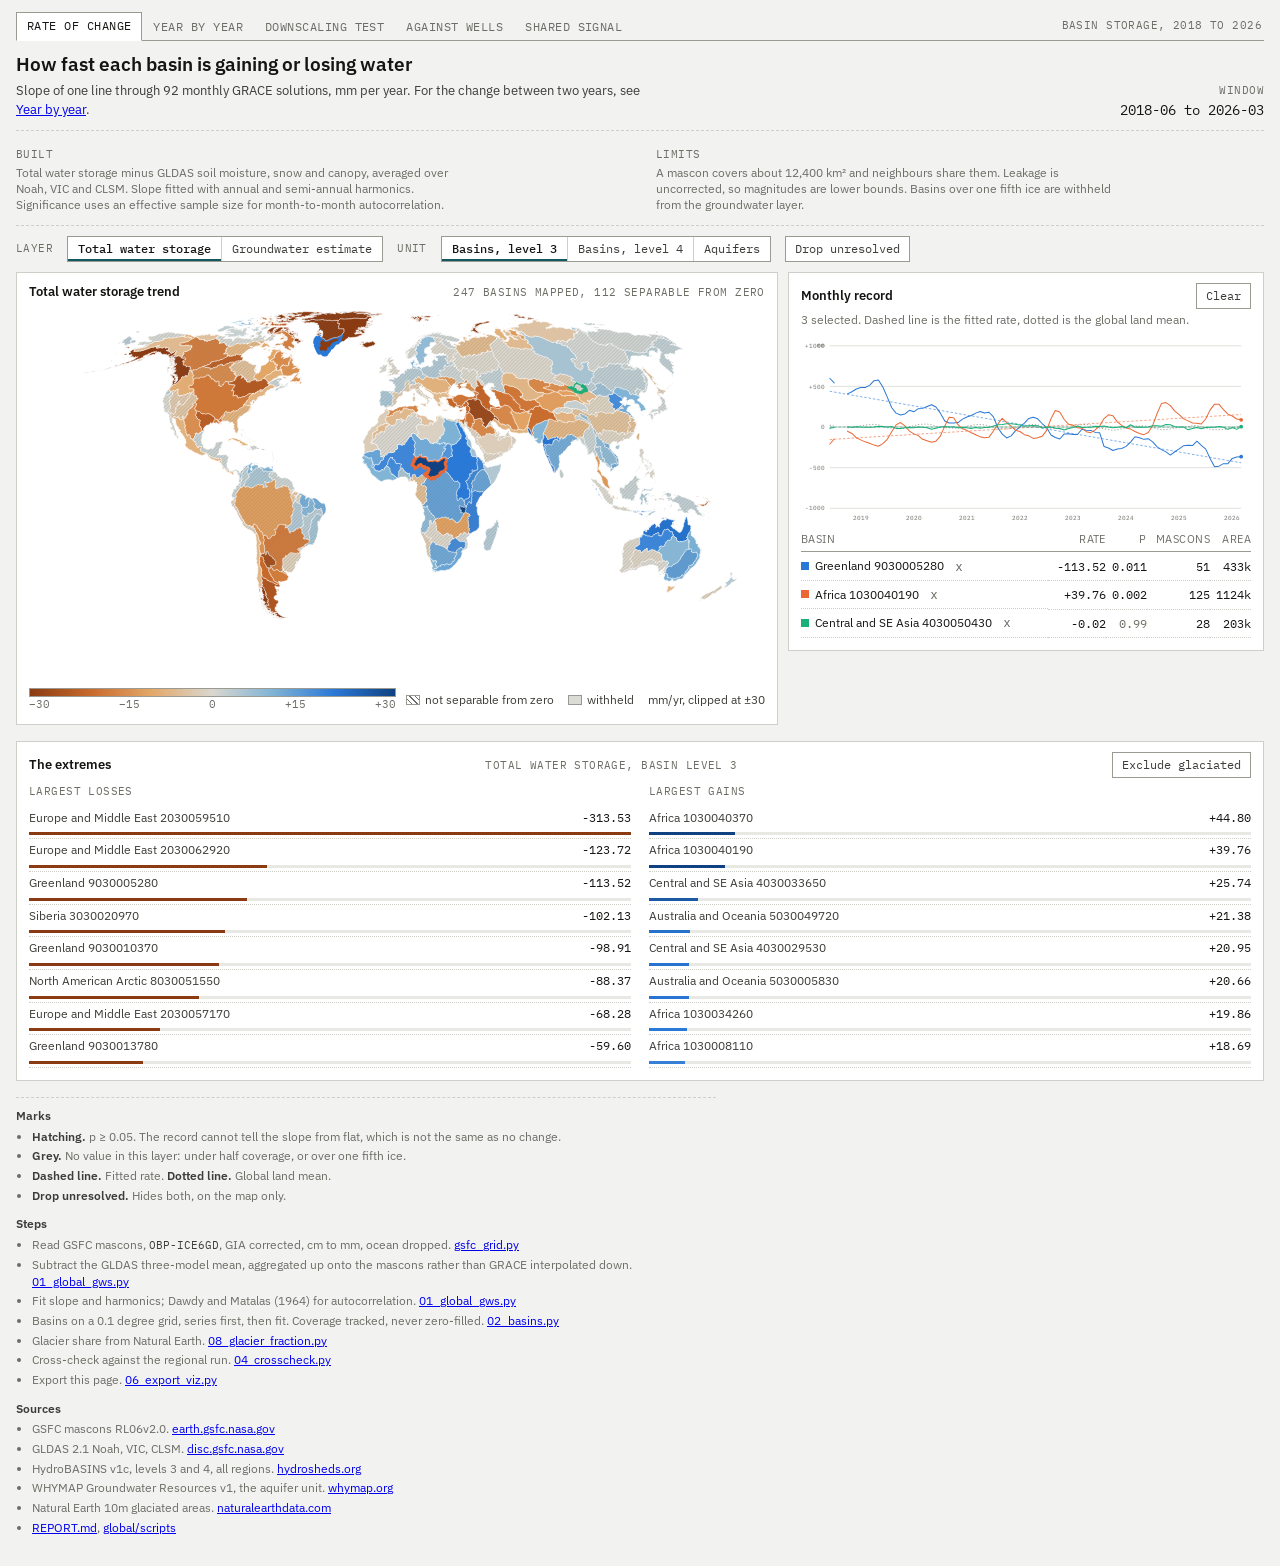
==== commit db97be6a: "Add a tab for the shared-signal work The spatial autocorrelation result lived in a JSON file and a c" ====
--- a/site/index.html
+++ b/site/index.html
@@ -17,6 +17,7 @@
   <a href="years.html">Year by year</a>
   <a href="red.html">Downscaling test</a>
   <a href="wells.html">Against wells</a>
+  <a href="independence.html">Shared signal</a>
   <span class="site">Basin storage, 2018 to 2026</span>
 </nav>
 
